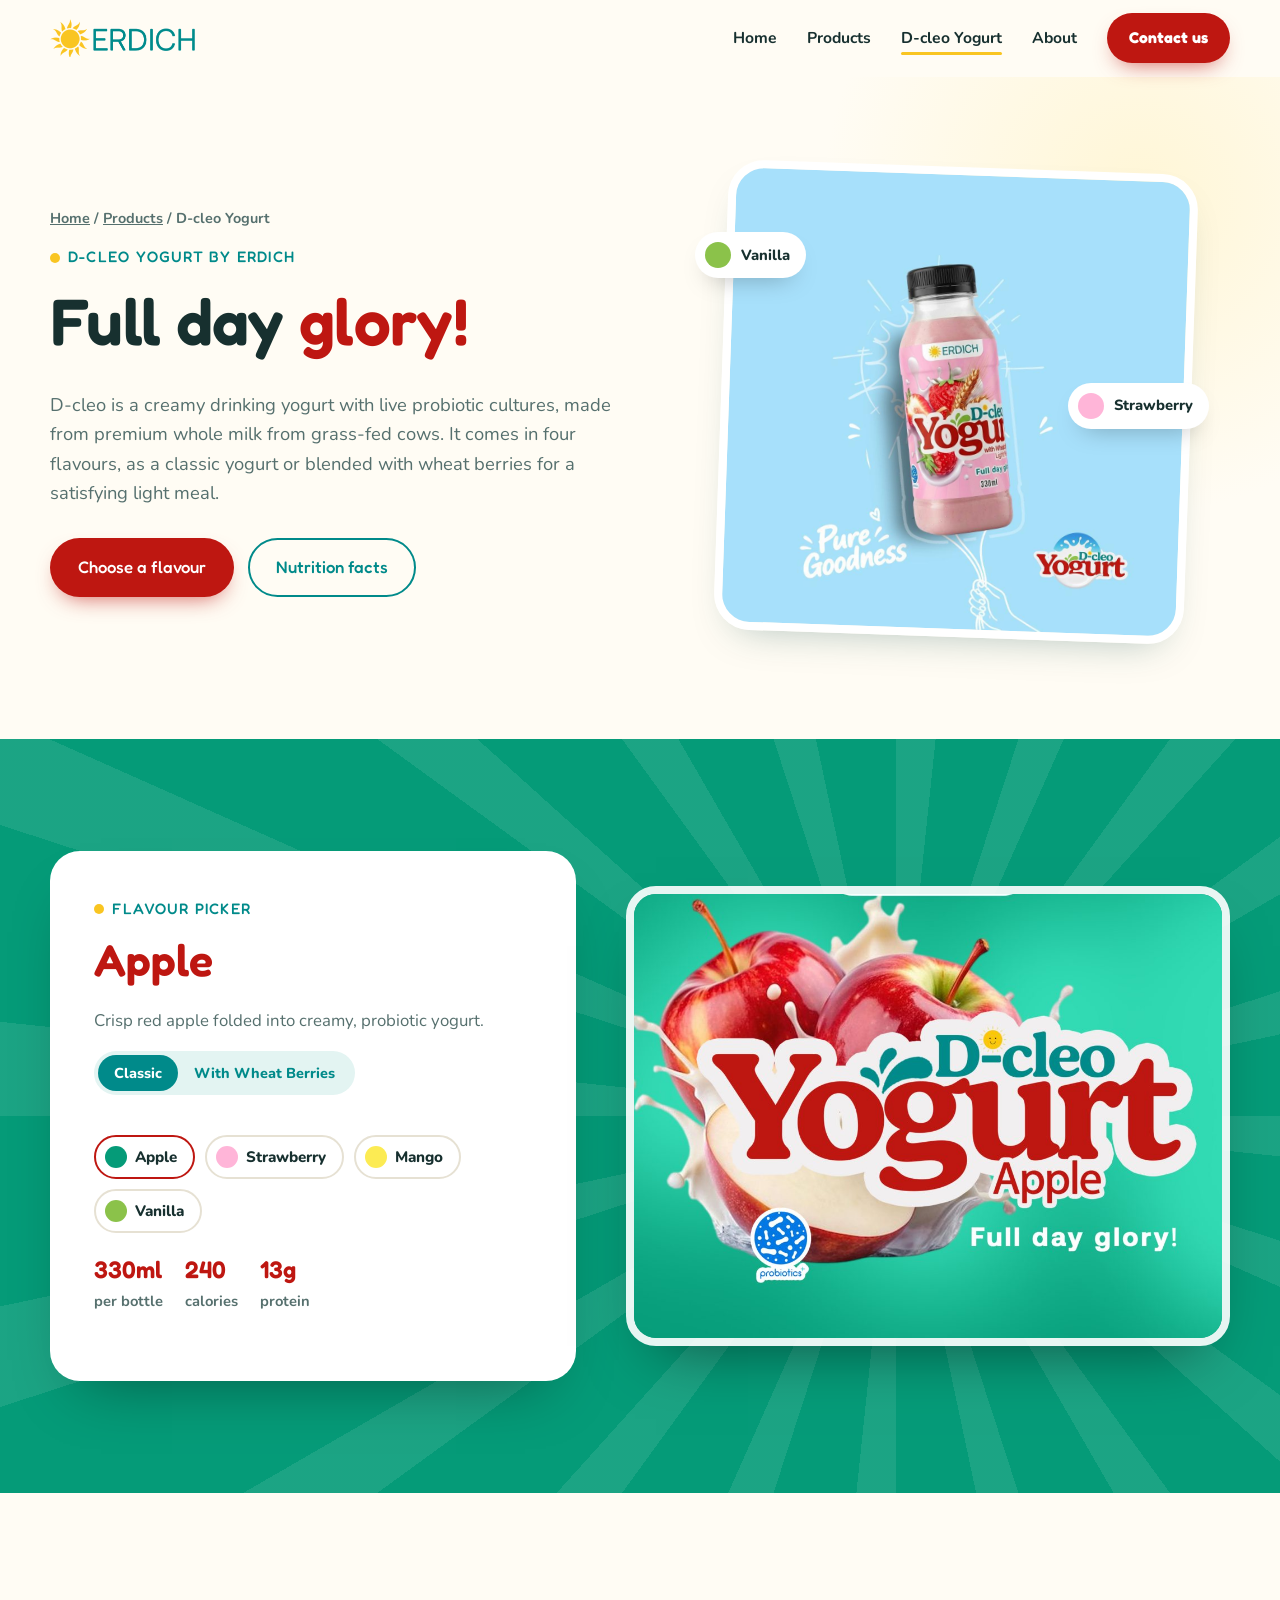
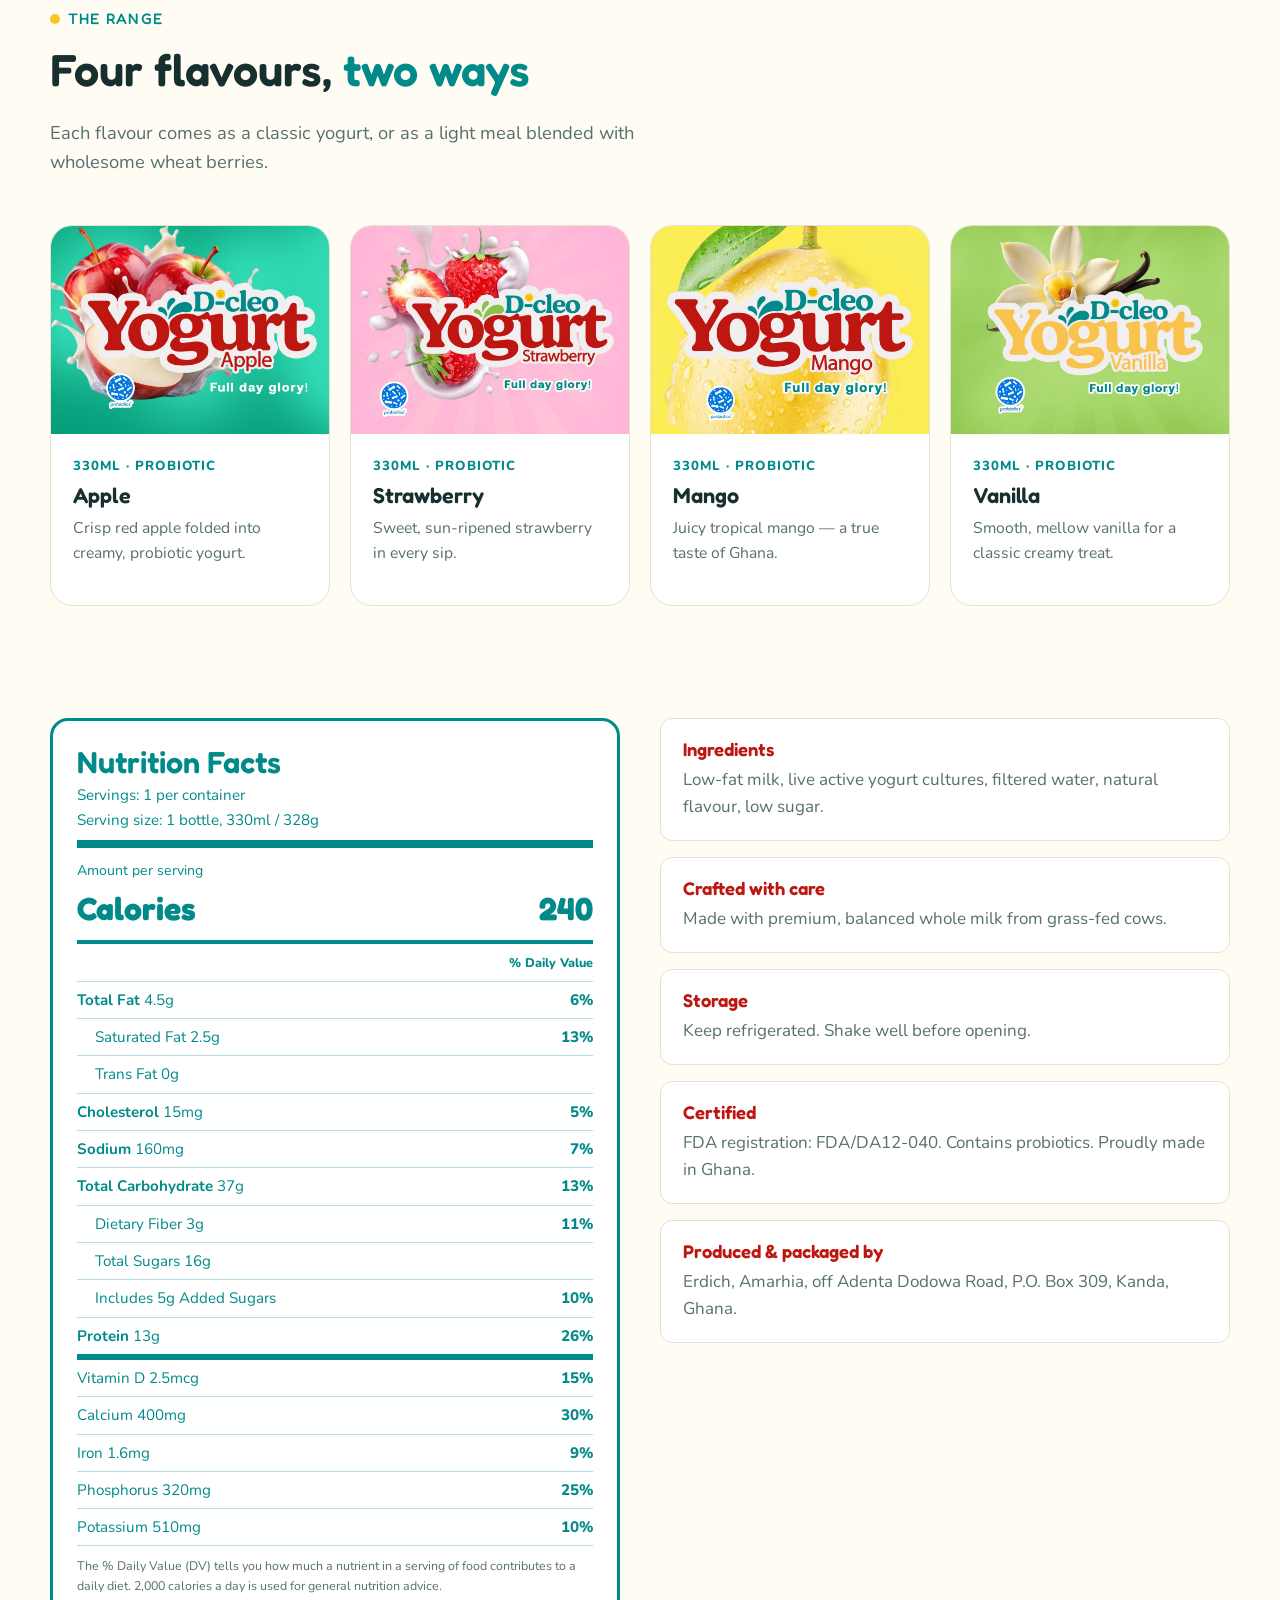
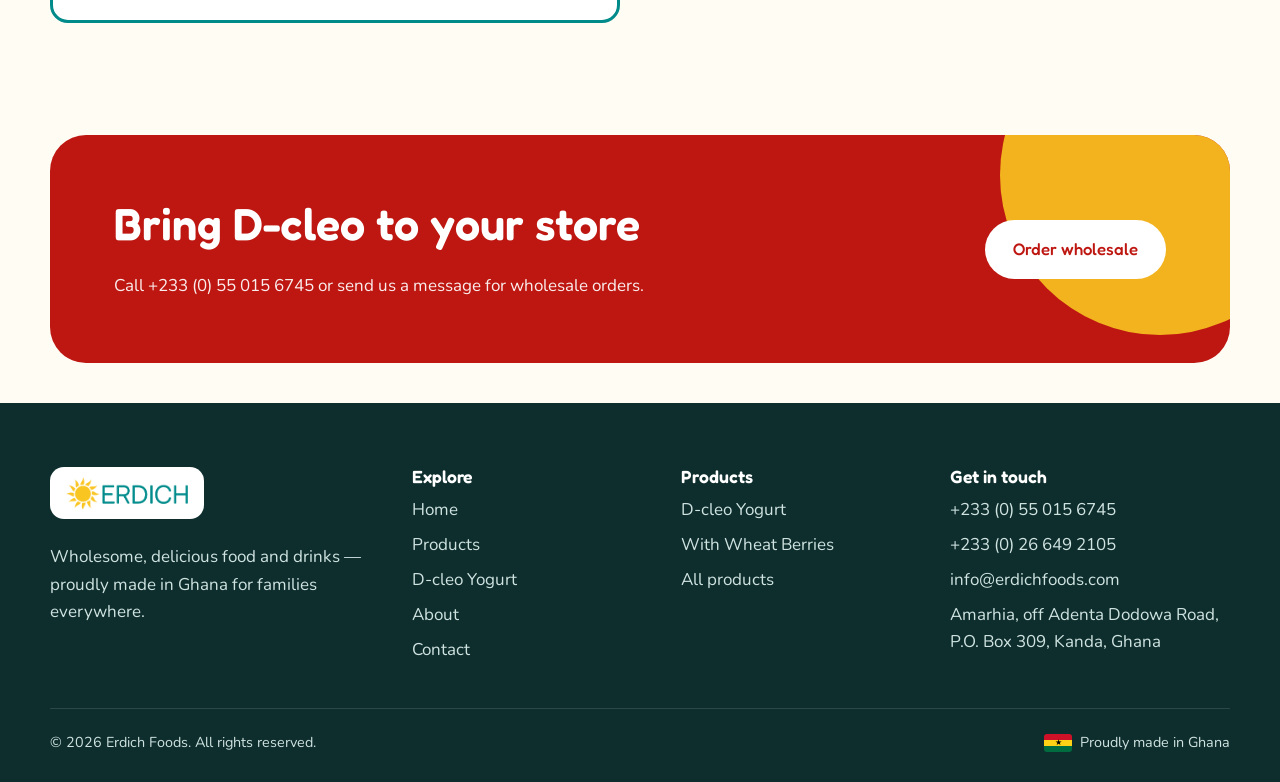
==== dcleo-yogurt.html @ 7f479729 "Add Erdich Foods website with D-cleo Yogurt product pages Static site (home, products, D-cleo Yogurt" ====
<!doctype html>
<html lang="en">
<head>
  <meta charset="utf-8">
  <meta name="viewport" content="width=device-width, initial-scale=1">
  <title>D-cleo Yogurt — Erdich Foods</title>
  <meta name="description" content="D-cleo Yogurt by Erdich: creamy probiotic drinking yogurt in Apple, Strawberry, Mango and Vanilla. Also available with wheat berries as a light meal.">
  <meta name="theme-color" content="#BE1711">
  <link rel="icon" href="assets/img/erdich-logo.png">
  <link rel="preconnect" href="https://fonts.googleapis.com">
  <link rel="preconnect" href="https://fonts.gstatic.com" crossorigin>
  <link href="https://fonts.googleapis.com/css2?family=Fredoka:wght@500;600&family=Nunito:wght@400;700;800&display=swap" rel="stylesheet">
  <link rel="stylesheet" href="assets/css/styles.css">
</head>
<body data-page="yogurt">
  <header data-header></header>

  <main>
    <section class="hero">
      <div class="container hero-grid">
        <div>
          <div class="breadcrumb"><a href="index.html">Home</a> / <a href="products.html">Products</a> / D-cleo Yogurt</div>
          <span class="eyebrow">D-cleo Yogurt by Erdich</span>
          <h1>Full day <span class="accent">glory!</span></h1>
          <p class="lead">D-cleo is a creamy drinking yogurt with live probiotic cultures, made from premium whole milk from grass-fed cows. It comes in four flavours, as a classic yogurt or blended with wheat berries for a satisfying light meal.</p>
          <div class="hero-actions">
            <a class="btn btn-primary" href="#showcase">Choose a flavour</a>
            <a class="btn btn-outline" href="#nutrition">Nutrition facts</a>
          </div>
        </div>
        <div class="hero-visual">
          <div class="frame"><img src="assets/img/dcleo-banner.jpg" alt="A bottle of D-cleo strawberry yogurt with wheat berries" width="1080" height="1080"></div>
          <span class="chip c1"><i style="background:var(--flavor-vanilla)"></i>Vanilla</span>
          <span class="chip c2"><i style="background:var(--flavor-strawberry)"></i>Strawberry</span>
        </div>
      </div>
    </section>

    <!-- Interactive flavour picker -->
    <section class="section showcase" id="showcase" data-showcase>
      <div class="container showcase-grid">
        <div class="showcase-card">
          <span class="eyebrow">Flavour picker</span>
          <h2 data-flavor-name class="text-red">Apple</h2>
          <p class="lead" data-flavor-note></p>
          <div class="toggle" role="group" aria-label="Product line">
            <button data-line="classic" aria-pressed="true">Classic</button>
            <button data-line="wheat" aria-pressed="false">With Wheat Berries</button>
          </div>
          <div class="flavor-tabs" data-flavor-tabs role="group" aria-label="Flavour"></div>
          <div class="mini-facts">
            <div><strong>330ml</strong>per bottle</div>
            <div><strong>240</strong>calories</div>
            <div><strong>13g</strong>protein</div>
          </div>
        </div>
        <div class="showcase-img">
          <img data-showcase-img src="assets/img/yogurt-apple.jpg" alt="D-cleo Yogurt — Apple" width="1050" height="792">
        </div>
      </div>
    </section>

    <!-- All flavours -->
    <section class="section">
      <div class="container">
        <div class="section-head reveal">
          <span class="eyebrow">The range</span>
          <h2>Four flavours, <span class="text-teal">two ways</span></h2>
          <p class="lead">Each flavour comes as a classic yogurt, or as a light meal blended with wholesome wheat berries.</p>
        </div>
        <div class="flavor-grid reveal" data-flavor-grid></div>
      </div>
    </section>

    <!-- Nutrition -->
    <section class="section" id="nutrition" style="padding-top:0">
      <div class="container nutrition-grid">
        <div class="nutrition reveal">
          <h3>Nutrition Facts</h3>
          <div class="serv">Servings: 1 per container<br>Serving size: 1 bottle, 330ml / 328g</div>
          <div class="cal"><span><small>Amount per serving</small><br><strong>Calories</strong></span><strong>240</strong></div>
          <table>
            <tr><td></td><td><small>% Daily Value</small></td></tr>
            <tr><td><b>Total Fat</b> 4.5g</td><td>6%</td></tr>
            <tr><td class="indent">Saturated Fat 2.5g</td><td>13%</td></tr>
            <tr><td class="indent">Trans Fat 0g</td><td></td></tr>
            <tr><td><b>Cholesterol</b> 15mg</td><td>5%</td></tr>
            <tr><td><b>Sodium</b> 160mg</td><td>7%</td></tr>
            <tr><td><b>Total Carbohydrate</b> 37g</td><td>13%</td></tr>
            <tr><td class="indent">Dietary Fiber 3g</td><td>11%</td></tr>
            <tr><td class="indent">Total Sugars 16g</td><td></td></tr>
            <tr><td class="indent">Includes 5g Added Sugars</td><td>10%</td></tr>
            <tr class="thick"><td><b>Protein</b> 13g</td><td>26%</td></tr>
            <tr><td>Vitamin D 2.5mcg</td><td>15%</td></tr>
            <tr><td>Calcium 400mg</td><td>30%</td></tr>
            <tr><td>Iron 1.6mg</td><td>9%</td></tr>
            <tr><td>Phosphorus 320mg</td><td>25%</td></tr>
            <tr><td>Potassium 510mg</td><td>10%</td></tr>
          </table>
          <p class="fine">The % Daily Value (DV) tells you how much a nutrient in a serving of food contributes to a daily diet. 2,000 calories a day is used for general nutrition advice.</p>
        </div>
        <div class="info-cards reveal">
          <div class="info-card">
            <h4>Ingredients</h4>
            <p>Low-fat milk, live active yogurt cultures, filtered water, natural flavour, low sugar.</p>
          </div>
          <div class="info-card">
            <h4>Crafted with care</h4>
            <p>Made with premium, balanced whole milk from grass-fed cows.</p>
          </div>
          <div class="info-card">
            <h4>Storage</h4>
            <p>Keep refrigerated. Shake well before opening.</p>
          </div>
          <div class="info-card">
            <h4>Certified</h4>
            <p>FDA registration: FDA/DA12-040. Contains probiotics. Proudly made in Ghana.</p>
          </div>
          <div class="info-card">
            <h4>Produced &amp; packaged by</h4>
            <p>Erdich, Amarhia, off Adenta Dodowa Road, P.O. Box 309, Kanda, Ghana.</p>
          </div>
        </div>
      </div>
    </section>

    <section class="container reveal">
      <div class="cta-band">
        <div>
          <h2>Bring D-cleo to your store</h2>
          <p>Call +233 (0) 55 015 6745 or send us a message for wholesale orders.</p>
        </div>
        <div class="actions">
          <a class="btn btn-white" href="index.html#contact">Order wholesale</a>
        </div>
      </div>
    </section>
  </main>

  <footer data-footer></footer>

  <script src="assets/js/products.js"></script>
  <script src="assets/js/main.js"></script>
</body>
</html>
---- assets/css/styles.css ----
@import url("brand-colors.css");

:root {
  --bg: #FFFCF4;
  --surface: #FFFFFF;
  --ink: #17302F;
  --muted: #56706E;
  --line: #E6E1D3;
  --teal-50: #E3F4F2;
  --sun-50: #FFF6D6;
  --radius: 22px;
  --radius-sm: 12px;
  --shadow: 0 18px 40px -22px rgba(0, 70, 70, .35);
  --max: 1180px;
  --font-head: "Fredoka", "Trebuchet MS", sans-serif;
  --font-body: "Nunito", "Segoe UI", sans-serif;
}

*, *::before, *::after { box-sizing: border-box; }
html { scroll-behavior: smooth; }
body {
  margin: 0;
  background: var(--bg);
  color: var(--ink);
  font-family: var(--font-body);
  font-size: 17px;
  line-height: 1.6;
  -webkit-font-smoothing: antialiased;
}
img { max-width: 100%; height: auto; display: block; }
main { overflow-x: clip; }
a { color: var(--brand-teal); }
h1, h2, h3, h4 { font-family: var(--font-head); line-height: 1.12; margin: 0 0 .5em; font-weight: 600; }
h1 { font-size: clamp(2.4rem, 5.5vw, 4.1rem); letter-spacing: -.01em; }
h2 { font-size: clamp(1.9rem, 3.6vw, 2.8rem); }
h3 { font-size: 1.35rem; }
p { margin: 0 0 1em; }

.container { width: min(var(--max), 100% - 32px); margin-inline: auto; }
.section { padding: clamp(64px, 9vw, 112px) 0; }
.eyebrow {
  display: inline-flex; align-items: center; gap: 8px;
  font-family: var(--font-head); font-weight: 500; font-size: .95rem;
  color: var(--brand-teal); text-transform: uppercase; letter-spacing: .08em;
  margin-bottom: 14px;
}
.eyebrow::before { content: ""; width: 10px; height: 10px; border-radius: 50%; background: var(--brand-sun); }
.lead { font-size: 1.15rem; color: var(--muted); max-width: 56ch; }
.text-red { color: var(--brand-red); }
.text-teal { color: var(--brand-teal); }
.section-head { max-width: 680px; margin-bottom: 48px; }
.section-head.center { margin-inline: auto; text-align: center; }
.section-head.center .lead { margin-inline: auto; }

/* Buttons */
.btn {
  display: inline-flex; align-items: center; justify-content: center; gap: 8px;
  padding: 14px 26px; border-radius: 999px; border: 2px solid transparent;
  font-family: var(--font-head); font-weight: 500; font-size: 1.05rem;
  text-decoration: none; cursor: pointer; transition: transform .15s ease, background .2s, box-shadow .2s;
}
.btn:hover { transform: translateY(-2px); }
.btn-primary { background: var(--brand-red); color: #fff; box-shadow: 0 10px 22px -10px rgba(190, 23, 17, .7); }
.btn-primary:hover { background: var(--brand-red-dark); }
.btn-teal { background: var(--brand-teal); color: #fff; }
.btn-outline { border-color: currentColor; color: var(--brand-teal); background: transparent; }
.btn-white { background: #fff; color: var(--brand-red); }

/* Header */
.site-header {
  position: sticky; top: 0; z-index: 50;
  background: rgba(255, 252, 244, .9); backdrop-filter: blur(10px);
  border-bottom: 1px solid transparent; transition: border-color .2s;
}
.site-header.scrolled { border-bottom-color: var(--line); }
.nav { display: flex; align-items: center; justify-content: space-between; height: 76px; gap: 24px; }
.logo img { height: 38px; width: auto; }
.nav-links { display: flex; align-items: center; gap: 30px; list-style: none; margin: 0; padding: 0; }
.nav-links a { color: var(--ink); text-decoration: none; font-weight: 700; font-size: .98rem; position: relative; }
.nav-links a:not(.btn)::after {
  content: ""; position: absolute; left: 0; right: 0; bottom: -6px; height: 3px; border-radius: 3px;
  background: var(--brand-sun); transform: scaleX(0); transition: transform .2s;
}
.nav-links a:not(.btn):hover::after, .nav-links a[aria-current="page"]::after { transform: scaleX(1); }
.nav-links .btn { padding: 10px 20px; font-size: .98rem; color: #fff; }
.nav-toggle { display: none; background: none; border: 0; padding: 8px; cursor: pointer; color: var(--ink); }
.nav-toggle svg { width: 28px; height: 28px; }

@media (max-width: 860px) {
  .nav-toggle { display: block; }
  .nav-links {
    position: absolute; top: 76px; left: 0; right: 0; flex-direction: column; align-items: stretch; gap: 0;
    background: var(--bg); border-bottom: 1px solid var(--line); padding: 8px 16px 20px;
    display: none;
  }
  .nav-links.open { display: flex; }
  .nav-links li a:not(.btn) { display: block; padding: 14px 4px; border-bottom: 1px solid var(--line); }
  .nav-links li a:not(.btn)::after { display: none; }
  .nav-links .btn { margin-top: 16px; width: 100%; }
}

/* Hero */
.hero { position: relative; overflow: hidden; padding: clamp(40px, 7vw, 90px) 0 clamp(60px, 8vw, 110px); }
.hero::before {
  content: ""; position: absolute; width: 640px; height: 640px; right: -180px; top: -200px; border-radius: 50%;
  background: radial-gradient(circle, var(--sun-50) 0%, rgba(255, 246, 214, 0) 70%); z-index: -1;
}
.hero-grid { display: grid; grid-template-columns: 1.05fr 1fr; gap: 56px; align-items: center; }
.hero h1 .accent { color: var(--brand-red); }
.hero-actions { display: flex; flex-wrap: wrap; gap: 14px; margin-top: 30px; }
.hero-badges { display: flex; flex-wrap: wrap; gap: 10px 22px; margin-top: 36px; color: var(--muted); font-weight: 700; font-size: .95rem; }
.hero-badges span { display: inline-flex; align-items: center; gap: 8px; }
.hero-badges svg { width: 20px; height: 20px; color: var(--brand-teal); }
.hero-visual { position: relative; width: min(100%, 470px); justify-self: center; }
.hero-visual .frame {
  border-radius: 36px; overflow: hidden; box-shadow: var(--shadow); transform: rotate(2deg);
  border: 8px solid #fff;
}
.chip {
  position: absolute; background: #fff; border-radius: 999px; padding: 10px 16px 10px 10px;
  display: inline-flex; align-items: center; gap: 10px; font-weight: 800; font-size: .92rem;
  box-shadow: 0 12px 26px -14px rgba(0, 0, 0, .35);
  animation: float 5s ease-in-out infinite;
}
.chip i { width: 26px; height: 26px; border-radius: 50%; display: block; }
.chip.c1 { left: -26px; top: 14%; }
.chip.c2 { right: -18px; top: 46%; animation-delay: -1.5s; }
.chip.c3 { left: 6%; bottom: -18px; animation-delay: -3s; }
@keyframes float { 50% { transform: translateY(-8px); } }

@media (max-width: 900px) {
  .hero-grid { grid-template-columns: 1fr; }
  .chip.c1 { left: -6px; }
  .chip.c2 { right: -6px; }
}

/* Trust strip */
.strip { background: var(--brand-teal); color: #fff; padding: 18px 0; overflow: hidden; }
.strip-inner { display: flex; gap: 48px; justify-content: center; flex-wrap: wrap; font-family: var(--font-head); font-size: 1.05rem; }
.strip-inner span { display: inline-flex; align-items: center; gap: 10px; }
.strip-inner span::before { content: "☀"; color: var(--brand-sun); }

/* Product cards */
.product-grid { display: grid; grid-template-columns: repeat(auto-fill, minmax(270px, 1fr)); gap: 26px; }
.product-card {
  background: var(--surface); border-radius: var(--radius); overflow: hidden; border: 1px solid var(--line);
  display: flex; flex-direction: column; transition: transform .2s, box-shadow .2s; text-decoration: none; color: inherit;
}
.product-card:hover { transform: translateY(-4px); box-shadow: var(--shadow); }
.product-card .media { aspect-ratio: 4 / 3; overflow: hidden; background: var(--card-bg, var(--teal-50)); position: relative; }
.product-card .media img { width: 100%; height: 100%; object-fit: cover; transition: transform .4s; }
.product-card:hover .media img { transform: scale(1.04); }
.product-card .body { padding: 22px 22px 24px; display: flex; flex-direction: column; flex: 1; }
.product-card .cat { font-size: .82rem; font-weight: 800; color: var(--brand-teal); text-transform: uppercase; letter-spacing: .08em; }
.product-card h3 { margin: 6px 0 8px; }
.product-card p { color: var(--muted); font-size: .98rem; flex: 1; }
.product-card .more { font-family: var(--font-head); font-weight: 500; color: var(--brand-red); margin-top: 8px; }
.badge {
  position: absolute; top: 14px; left: 14px; background: #fff; color: var(--brand-red);
  font-weight: 800; font-size: .78rem; padding: 6px 12px; border-radius: 999px; text-transform: uppercase; letter-spacing: .06em;
}
.product-card.placeholder .media {
  display: grid; place-items: center;
  background: repeating-linear-gradient(45deg, var(--sun-50) 0 18px, #FFF0BF 18px 36px);
}
.product-card.placeholder .media svg { width: 84px; height: 84px; color: var(--brand-sun); }
.product-card.placeholder .more { color: var(--muted); }
.swatches { display: flex; gap: 6px; margin-top: 12px; }
.swatches i { width: 18px; height: 18px; border-radius: 50%; border: 2px solid #fff; box-shadow: 0 0 0 1px var(--line); }

/* Filter pills */
.filters { display: flex; flex-wrap: wrap; gap: 10px; margin-bottom: 34px; }
.filter {
  border: 2px solid var(--line); background: var(--surface); padding: 9px 18px; border-radius: 999px;
  font: 700 .95rem var(--font-body); color: var(--ink); cursor: pointer; transition: all .15s;
}
.filter:hover { border-color: var(--brand-teal); }
.filter.active { background: var(--brand-teal); border-color: var(--brand-teal); color: #fff; }

/* Flavor showcase */
.showcase {
  --flavor: var(--flavor-apple);
  background: var(--flavor); transition: background .5s ease; position: relative; overflow: hidden;
}
.showcase::after {
  content: ""; position: absolute; inset: 0; pointer-events: none;
  background: repeating-conic-gradient(from 0deg at 70% 50%, rgba(255, 255, 255, .09) 0 6deg, transparent 6deg 18deg);
}
.showcase .container { position: relative; z-index: 1; }
.showcase-grid { display: grid; grid-template-columns: 1fr 1.15fr; gap: 50px; align-items: center; }
.showcase-card {
  background: #fff; border-radius: 30px; padding: clamp(26px, 4vw, 44px); box-shadow: 0 30px 60px -30px rgba(0, 0, 0, .4);
}
.showcase-card .lead { font-size: 1.05rem; }
.flavor-tabs { display: flex; flex-wrap: wrap; gap: 10px; margin: 22px 0 18px; }
.flavor-tab {
  display: inline-flex; align-items: center; gap: 8px; padding: 9px 16px 9px 9px; border-radius: 999px;
  border: 2px solid var(--line); background: #fff; font: 800 .95rem var(--font-body); cursor: pointer; color: var(--ink);
  transition: border-color .15s, transform .15s;
}
.flavor-tab i { width: 22px; height: 22px; border-radius: 50%; display: block; }
.flavor-tab:hover { transform: translateY(-1px); }
.flavor-tab[aria-pressed="true"] { border-color: var(--brand-red); }
.toggle { display: inline-flex; background: var(--teal-50); border-radius: 999px; padding: 4px; margin-bottom: 18px; }
.toggle button {
  border: 0; background: transparent; padding: 8px 16px; border-radius: 999px; cursor: pointer;
  font: 800 .9rem var(--font-body); color: var(--brand-teal);
}
.toggle button[aria-pressed="true"] { background: var(--brand-teal); color: #fff; }
.showcase-img { border-radius: 30px; overflow: hidden; border: 8px solid rgba(255, 255, 255, .9); box-shadow: 0 30px 60px -30px rgba(0, 0, 0, .5); }
.showcase-img img { width: 100%; aspect-ratio: 350 / 264; object-fit: cover; transition: opacity .25s; }
.showcase-img img.fading { opacity: 0; }
.mini-facts { display: flex; gap: 22px; flex-wrap: wrap; margin: 6px 0 24px; }
.mini-facts div { font-weight: 700; color: var(--muted); font-size: .92rem; }
.mini-facts strong { display: block; font-family: var(--font-head); font-size: 1.5rem; color: var(--brand-red); font-weight: 600; }
@media (max-width: 900px) { .showcase-grid { grid-template-columns: 1fr; } .showcase-img { order: -1; } }

/* Features */
.features { display: grid; grid-template-columns: repeat(4, 1fr); gap: 22px; }
.feature { background: var(--surface); border: 1px solid var(--line); border-radius: var(--radius); padding: 28px 24px; }
.feature .icon {
  width: 54px; height: 54px; border-radius: 16px; display: grid; place-items: center; margin-bottom: 18px;
  background: var(--teal-50); color: var(--brand-teal);
}
.feature:nth-child(2) .icon { background: #FDE7E6; color: var(--brand-red); }
.feature:nth-child(3) .icon { background: var(--sun-50); color: #C08B00; }
.feature:nth-child(4) .icon { background: #EAF5DD; color: #4E7F1B; }
.feature .icon svg { width: 28px; height: 28px; }
.feature p { color: var(--muted); font-size: .97rem; margin: 0; }
@media (max-width: 980px) { .features { grid-template-columns: repeat(2, 1fr); } }
@media (max-width: 560px) { .features { grid-template-columns: 1fr; } }

/* About */
.about-grid { display: grid; grid-template-columns: 1fr 1fr; gap: 60px; align-items: center; }
.about-img { border-radius: 30px; overflow: hidden; box-shadow: var(--shadow); }
.stats { display: grid; grid-template-columns: repeat(3, 1fr); gap: 16px; margin-top: 30px; }
.stat { background: var(--surface); border: 1px solid var(--line); border-radius: var(--radius-sm); padding: 16px; text-align: center; }
.stat strong { display: block; font-family: var(--font-head); font-size: 1.7rem; color: var(--brand-teal); font-weight: 600; }
.stat span { font-size: .85rem; color: var(--muted); font-weight: 700; }
@media (max-width: 900px) { .about-grid { grid-template-columns: 1fr; } }

/* CTA band */
.cta-band {
  background: var(--brand-red); color: #fff; border-radius: 36px; padding: clamp(36px, 6vw, 64px);
  display: grid; grid-template-columns: 1.4fr 1fr; gap: 30px; align-items: center; position: relative; overflow: hidden;
}
.cta-band::after {
  content: ""; position: absolute; width: 320px; height: 320px; border-radius: 50%; right: -90px; top: -120px;
  background: var(--brand-sun); opacity: .9;
}
.cta-band > * { position: relative; z-index: 1; }
.cta-band p { opacity: .92; margin: 0; }
.cta-band .actions { display: flex; gap: 12px; flex-wrap: wrap; justify-content: flex-end; }
@media (max-width: 800px) { .cta-band { grid-template-columns: 1fr; } .cta-band .actions { justify-content: flex-start; } }

/* Contact */
.contact-grid { display: grid; grid-template-columns: 1fr 1.1fr; gap: 40px; }
.contact-list { list-style: none; padding: 0; margin: 0; display: grid; gap: 16px; }
.contact-list li { display: flex; gap: 16px; align-items: flex-start; background: var(--surface); border: 1px solid var(--line); border-radius: var(--radius-sm); padding: 18px; }
.contact-list .icon { flex: none; width: 44px; height: 44px; border-radius: 12px; background: var(--teal-50); color: var(--brand-teal); display: grid; place-items: center; }
.contact-list .icon svg { width: 22px; height: 22px; }
.contact-list strong { display: block; font-family: var(--font-head); font-weight: 500; }
.contact-list a { color: var(--ink); text-decoration: none; }
.contact-list a:hover { color: var(--brand-teal); }
.form { background: var(--surface); border: 1px solid var(--line); border-radius: var(--radius); padding: clamp(22px, 4vw, 36px); display: grid; gap: 16px; }
.form .row { display: grid; grid-template-columns: 1fr 1fr; gap: 16px; }
.form label { font-weight: 800; font-size: .9rem; display: grid; gap: 6px; }
.form input, .form select, .form textarea {
  font: inherit; font-size: 1rem; padding: 12px 14px; border-radius: 12px; border: 2px solid var(--line); background: var(--bg); color: var(--ink);
}
.form input:focus, .form select:focus, .form textarea:focus { outline: none; border-color: var(--brand-teal); }
.form textarea { min-height: 130px; resize: vertical; }
.form-note { font-size: .9rem; color: var(--muted); margin: 0; }
@media (max-width: 860px) { .contact-grid { grid-template-columns: 1fr; } }
@media (max-width: 520px) { .form .row { grid-template-columns: 1fr; } }

/* Page hero (inner pages) */
.page-hero { padding: clamp(48px, 7vw, 84px) 0 clamp(28px, 4vw, 40px); }
.breadcrumb { font-size: .9rem; font-weight: 700; color: var(--muted); margin-bottom: 14px; }
.breadcrumb a { color: var(--muted); }

/* Nutrition */
.nutrition-grid { display: grid; grid-template-columns: 1fr 1fr; gap: 40px; align-items: start; }
.nutrition {
  background: #fff; border: 3px solid var(--brand-teal); border-radius: 18px; padding: 24px; color: var(--brand-teal);
}
.nutrition h3 { font-size: 1.9rem; margin-bottom: 4px; }
.nutrition .serv { border-bottom: 8px solid var(--brand-teal); padding-bottom: 8px; margin-bottom: 8px; font-size: .95rem; }
.nutrition .cal { display: flex; justify-content: space-between; align-items: end; border-bottom: 4px solid var(--brand-teal); padding-bottom: 6px; }
.nutrition .cal strong { font-family: var(--font-head); font-size: 2rem; }
.nutrition table { width: 100%; border-collapse: collapse; font-size: .95rem; }
.nutrition td { padding: 6px 0; border-bottom: 1px solid #B9DDDB; }
.nutrition td:last-child { text-align: right; font-weight: 800; }
.nutrition td.indent { padding-left: 18px; }
.nutrition tr.thick td { border-bottom: 6px solid var(--brand-teal); }
.nutrition .fine { font-size: .78rem; margin: 10px 0 0; color: var(--muted); }
.info-cards { display: grid; gap: 16px; }
.info-card { background: var(--surface); border: 1px solid var(--line); border-radius: var(--radius-sm); padding: 20px 22px; }
.info-card h4 { color: var(--brand-red); font-size: 1.15rem; margin-bottom: 6px; }
.info-card p { margin: 0; color: var(--muted); }
@media (max-width: 860px) { .nutrition-grid { grid-template-columns: 1fr; } }

.flavor-grid { display: grid; grid-template-columns: repeat(4, 1fr); gap: 20px; }
@media (max-width: 980px) { .flavor-grid { grid-template-columns: repeat(2, 1fr); } }
@media (max-width: 520px) { .flavor-grid { grid-template-columns: 1fr; } }

/* Footer */
.site-footer { background: #0E2E2D; color: #CFE3E1; padding: 64px 0 28px; margin-top: 40px; }
.footer-grid { display: grid; grid-template-columns: 1.4fr 1fr 1fr 1.2fr; gap: 36px; }
.footer-logo { background: #fff; display: inline-block; padding: 10px 16px; border-radius: 14px; margin-bottom: 16px; }
.footer-logo img { height: 32px; }
.site-footer h4 { color: #fff; font-size: 1.1rem; }
.site-footer ul { list-style: none; padding: 0; margin: 0; display: grid; gap: 8px; }
.site-footer a { color: #CFE3E1; text-decoration: none; }
.site-footer a:hover { color: var(--brand-sun); }
.footer-bottom { border-top: 1px solid rgba(255, 255, 255, .12); margin-top: 44px; padding-top: 22px; display: flex; justify-content: space-between; flex-wrap: wrap; gap: 12px; font-size: .9rem; }
.ghana-flag { display: inline-flex; width: 28px; height: 18px; flex-direction: column; border-radius: 3px; overflow: hidden; vertical-align: middle; margin-right: 8px; position: relative; }
.ghana-flag i { flex: 1; }
.ghana-flag::after { content: "★"; position: absolute; inset: 0; display: grid; place-items: center; font-size: 8px; color: #000; line-height: 1; }
@media (max-width: 900px) { .footer-grid { grid-template-columns: 1fr 1fr; } }
@media (max-width: 520px) { .footer-grid { grid-template-columns: 1fr; } }

/* Reveal on scroll */
.reveal { opacity: 0; transform: translateY(18px); transition: opacity .6s ease, transform .6s ease; }
.reveal.in { opacity: 1; transform: none; }
@media (prefers-reduced-motion: reduce) {
  html { scroll-behavior: auto; }
  .reveal { opacity: 1; transform: none; }
  .chip { animation: none; }
}

.sr-only { position: absolute; width: 1px; height: 1px; overflow: hidden; clip: rect(0 0 0 0); white-space: nowrap; }
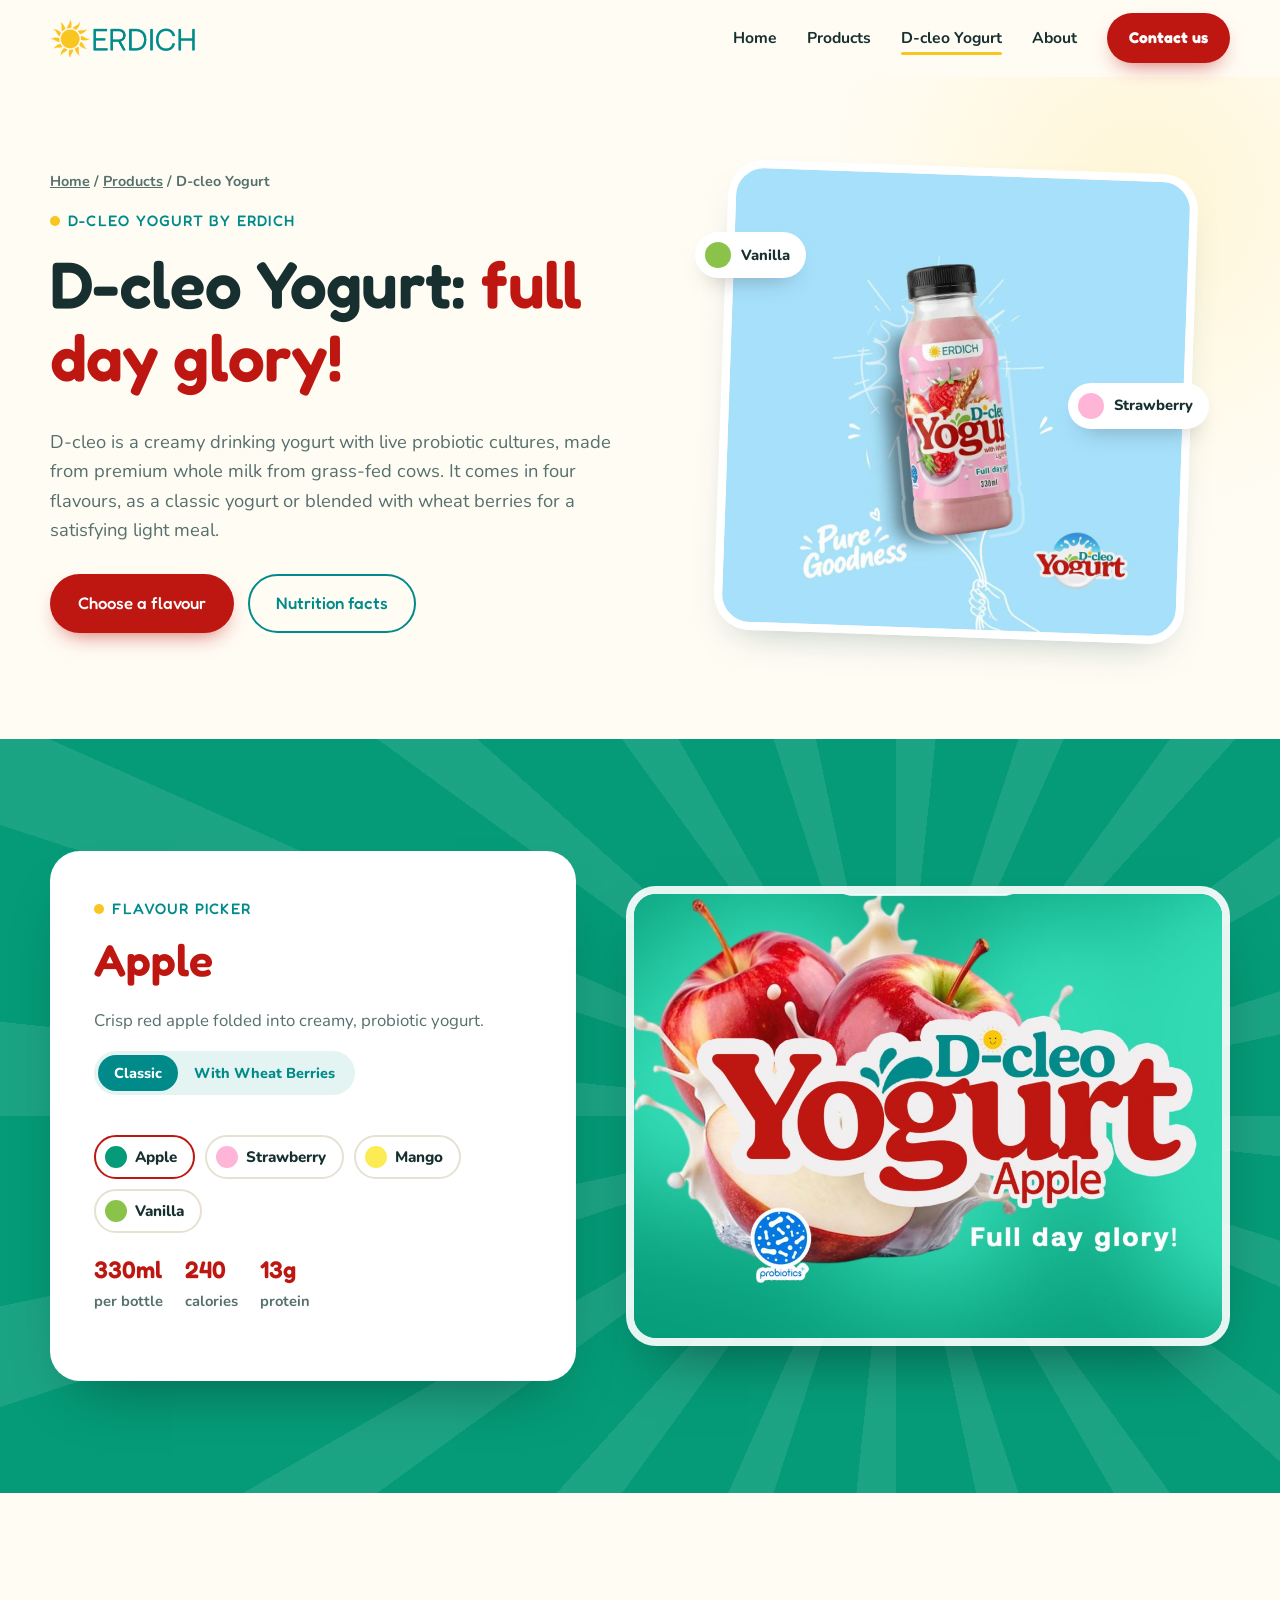
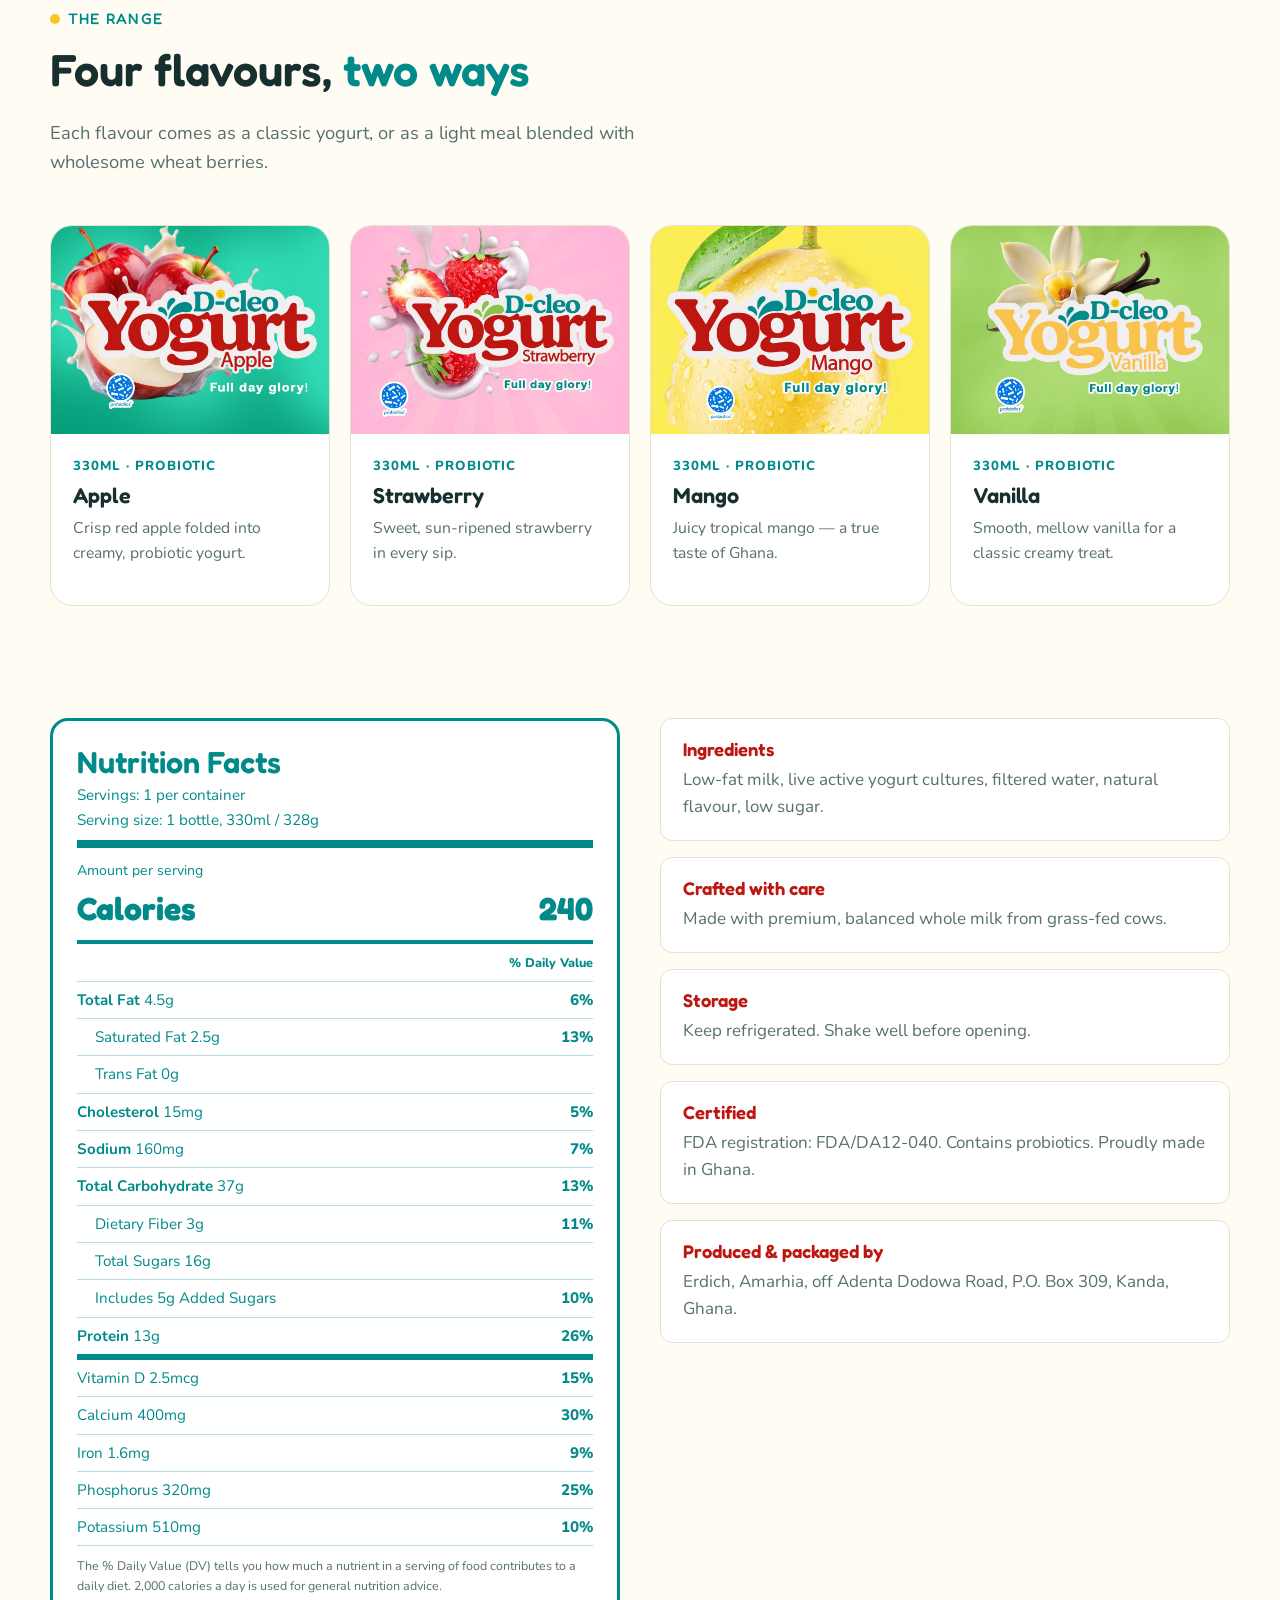
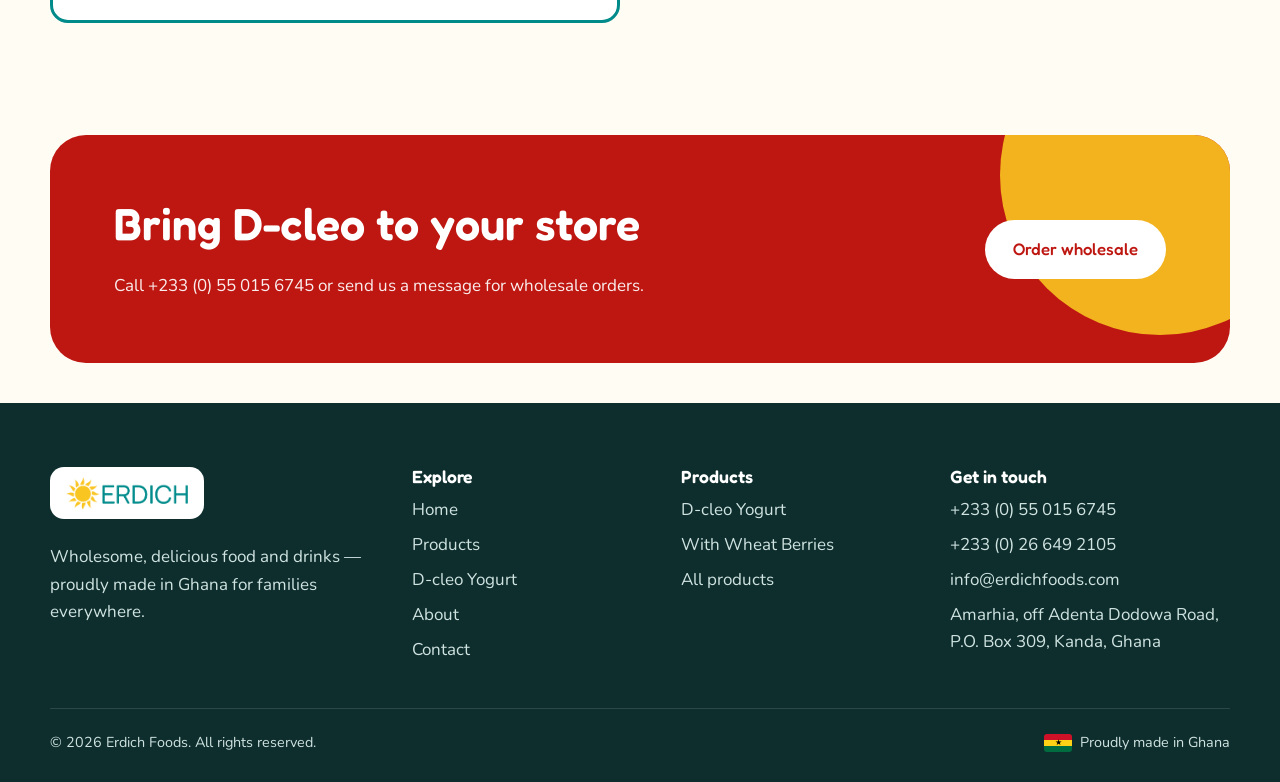
==== commit bf148929: "Add SEO: meta tags, structured data, sitemap, robots.txt and icons - Keyword-focused titles/descript" ====
--- a/dcleo-yogurt.html
+++ b/dcleo-yogurt.html
@@ -3,10 +3,24 @@
 <head>
   <meta charset="utf-8">
   <meta name="viewport" content="width=device-width, initial-scale=1">
-  <title>D-cleo Yogurt — Erdich Foods</title>
-  <meta name="description" content="D-cleo Yogurt by Erdich: creamy probiotic drinking yogurt in Apple, Strawberry, Mango and Vanilla. Also available with wheat berries as a light meal.">
-  <meta name="theme-color" content="#BE1711">
-  <link rel="icon" href="assets/img/erdich-logo.png">
+  <title>D-cleo Yogurt | Probiotic Drinking Yogurt Made in Ghana | Erdich Foods</title>
+  <meta name="description" content="D-cleo Yogurt by Erdich: creamy probiotic yogurt in Apple, Strawberry, Mango and Vanilla, classic or with wheat berries. 330ml, 13g protein, made in Ghana.">
+  <link rel="canonical" href="https://www.erdichfoodsghana.com/dcleo-yogurt.html">
+  <meta name="theme-color" content="#008A8A">
+  <link rel="icon" href="favicon.ico" sizes="any">
+  <link rel="icon" type="image/png" sizes="48x48" href="assets/img/favicon-48.png">
+  <link rel="apple-touch-icon" href="assets/img/apple-touch-icon.png">
+  <meta property="og:type" content="website">
+  <meta property="og:site_name" content="Erdich Foods">
+  <meta property="og:title" content="D-cleo Yogurt | Probiotic Drinking Yogurt Made in Ghana | Erdich Foods">
+  <meta property="og:description" content="D-cleo Yogurt by Erdich: creamy probiotic yogurt in Apple, Strawberry, Mango and Vanilla, classic or with wheat berries. 330ml, 13g protein, made in Ghana.">
+  <meta property="og:url" content="https://www.erdichfoodsghana.com/dcleo-yogurt.html">
+  <meta property="og:image" content="https://www.erdichfoodsghana.com/assets/img/og-image.jpg">
+  <meta property="og:image:width" content="1200">
+  <meta property="og:image:height" content="630">
+  <meta property="og:locale" content="en_GH">
+  <meta name="twitter:card" content="summary_large_image">
+  <script type="application/ld+json">{"@context": "https://schema.org", "@type": "Product", "name": "D-cleo Yogurt", "brand": {"@type": "Brand", "name": "D-cleo"}, "manufacturer": {"@id": "https://www.erdichfoodsghana.com/#org"}, "description": "Creamy probiotic drinking yogurt made from whole milk from grass-fed cows. Available in Apple, Strawberry, Mango and Vanilla, classic or with wheat berries. 330ml bottle. Made in Ghana.", "image": ["https://www.erdichfoodsghana.com/assets/img/yogurt-apple.jpg", "https://www.erdichfoodsghana.com/assets/img/yogurt-strawberry.jpg", "https://www.erdichfoodsghana.com/assets/img/yogurt-mango.jpg", "https://www.erdichfoodsghana.com/assets/img/yogurt-vanilla.jpg", "https://www.erdichfoodsghana.com/assets/img/dcleo-banner.jpg"], "category": "Dairy > Yogurt", "countryOfOrigin": "GH", "size": "330ml", "nutrition": {"@type": "NutritionInformation", "servingSize": "1 bottle (330ml / 328g)", "calories": "240 calories", "fatContent": "4.5 g", "saturatedFatContent": "2.5 g", "transFatContent": "0 g", "cholesterolContent": "15 mg", "sodiumContent": "160 mg", "carbohydrateContent": "37 g", "fiberContent": "3 g", "sugarContent": "16 g", "proteinContent": "13 g"}, "url": "https://www.erdichfoodsghana.com/dcleo-yogurt.html"}</script>
   <link rel="preconnect" href="https://fonts.googleapis.com">
   <link rel="preconnect" href="https://fonts.gstatic.com" crossorigin>
   <link href="https://fonts.googleapis.com/css2?family=Fredoka:wght@500;600&family=Nunito:wght@400;700;800&display=swap" rel="stylesheet">
@@ -21,7 +35,7 @@
         <div>
           <div class="breadcrumb"><a href="index.html">Home</a> / <a href="products.html">Products</a> / D-cleo Yogurt</div>
           <span class="eyebrow">D-cleo Yogurt by Erdich</span>
-          <h1>Full day <span class="accent">glory!</span></h1>
+          <h1>D-cleo Yogurt: <span class="accent">full day glory!</span></h1>
           <p class="lead">D-cleo is a creamy drinking yogurt with live probiotic cultures, made from premium whole milk from grass-fed cows. It comes in four flavours, as a classic yogurt or blended with wheat berries for a satisfying light meal.</p>
           <div class="hero-actions">
             <a class="btn btn-primary" href="#showcase">Choose a flavour</a>
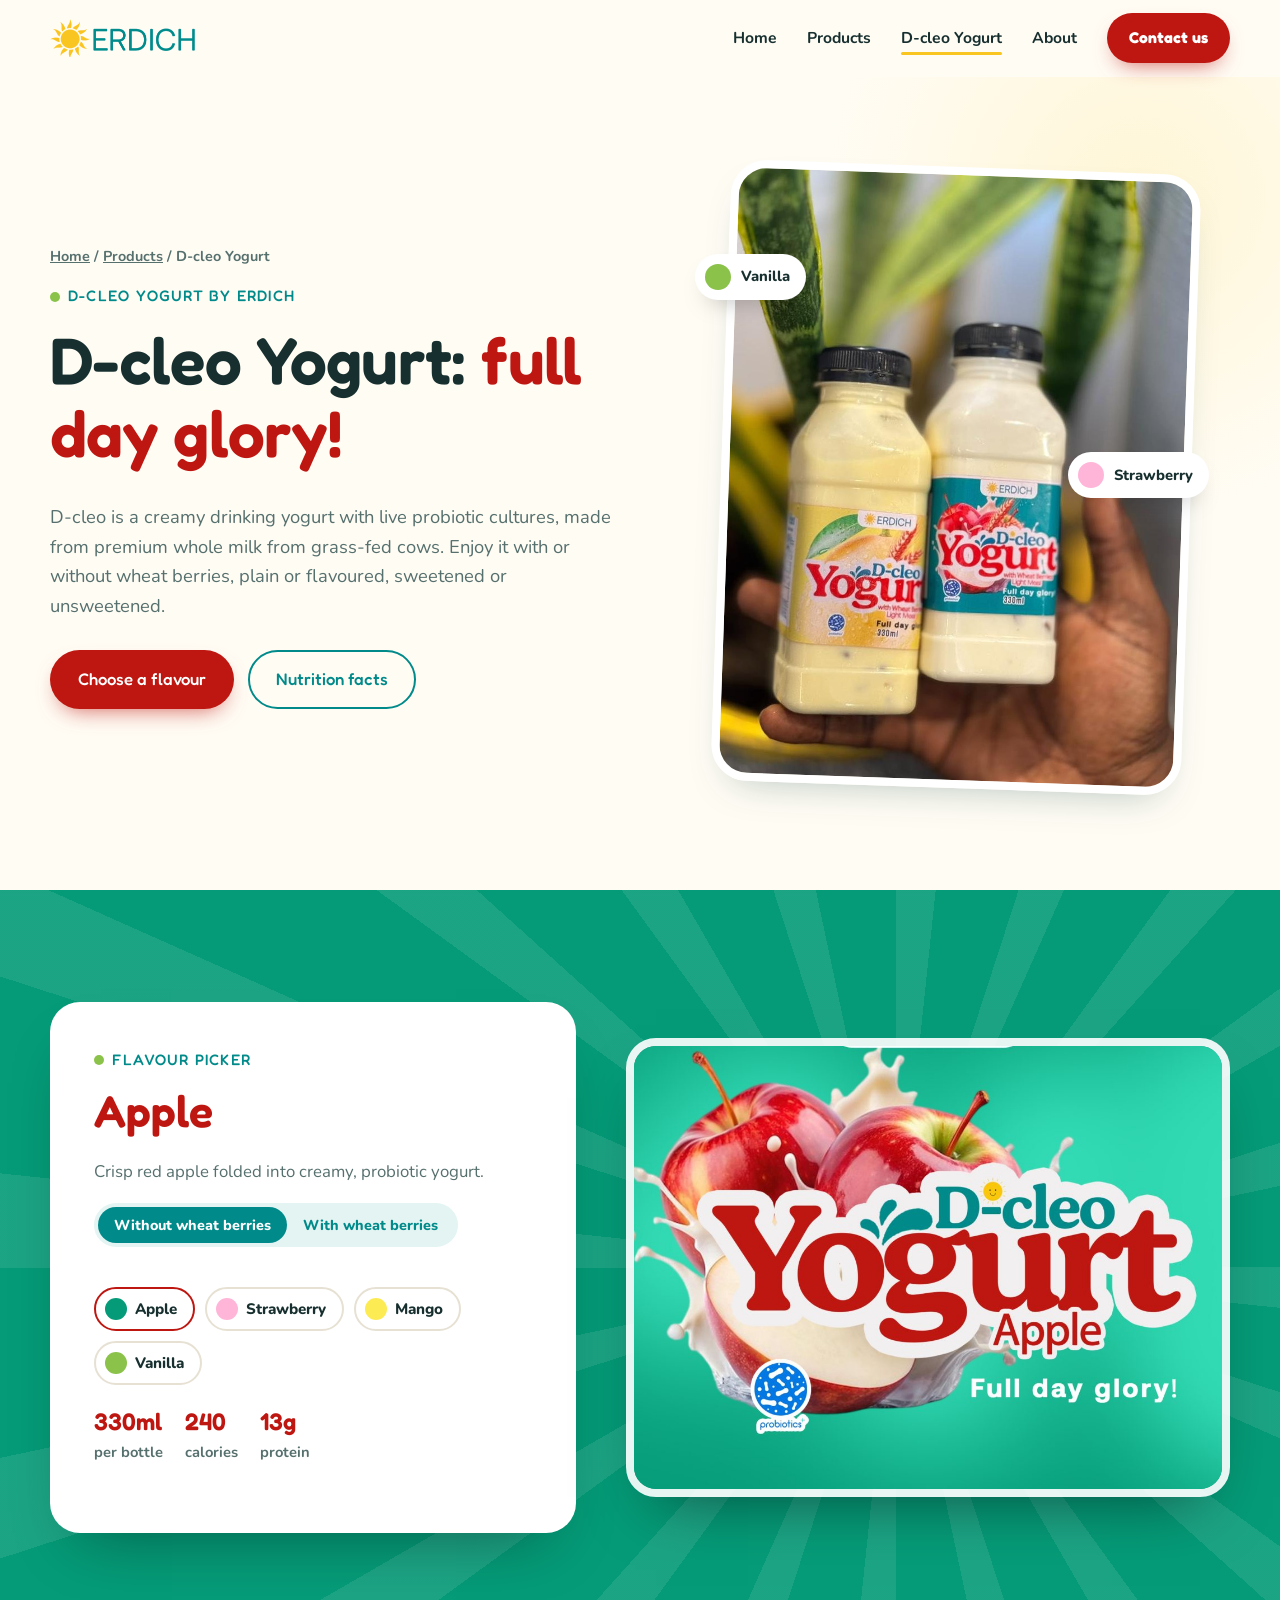
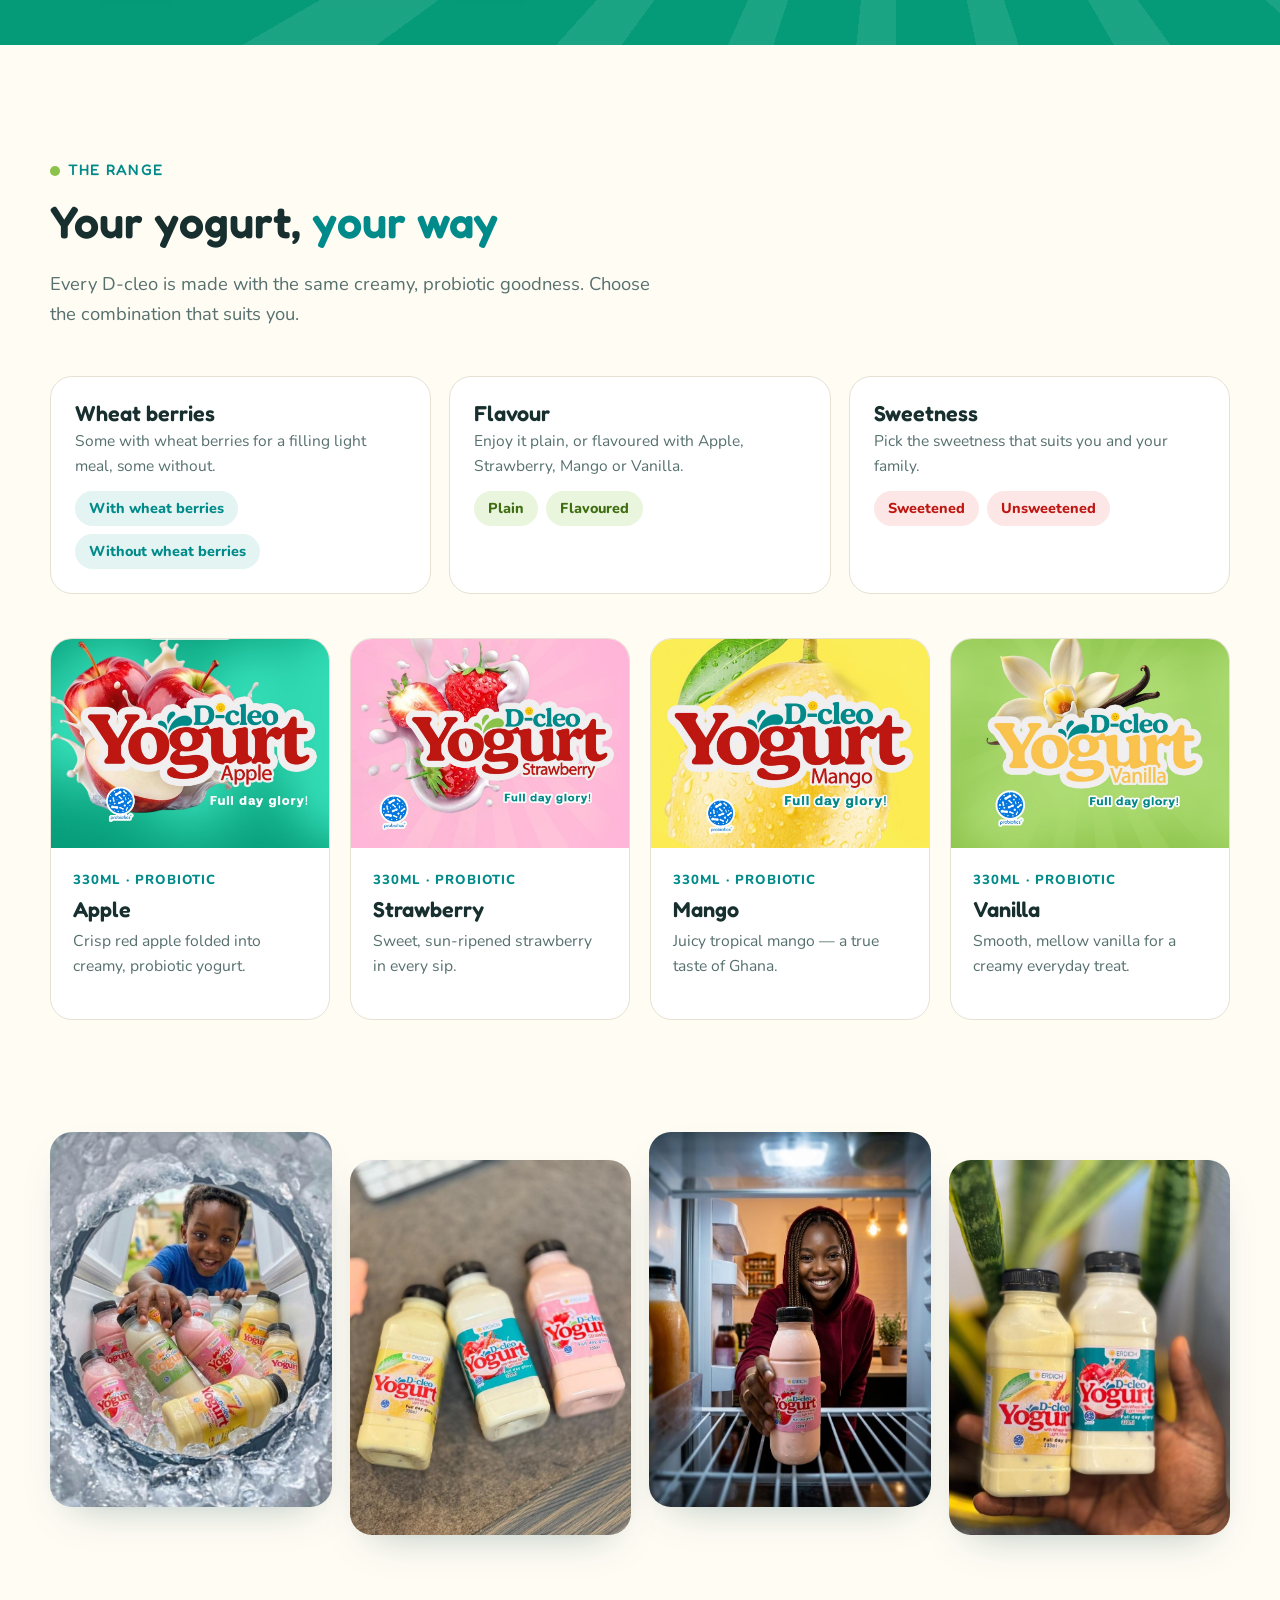
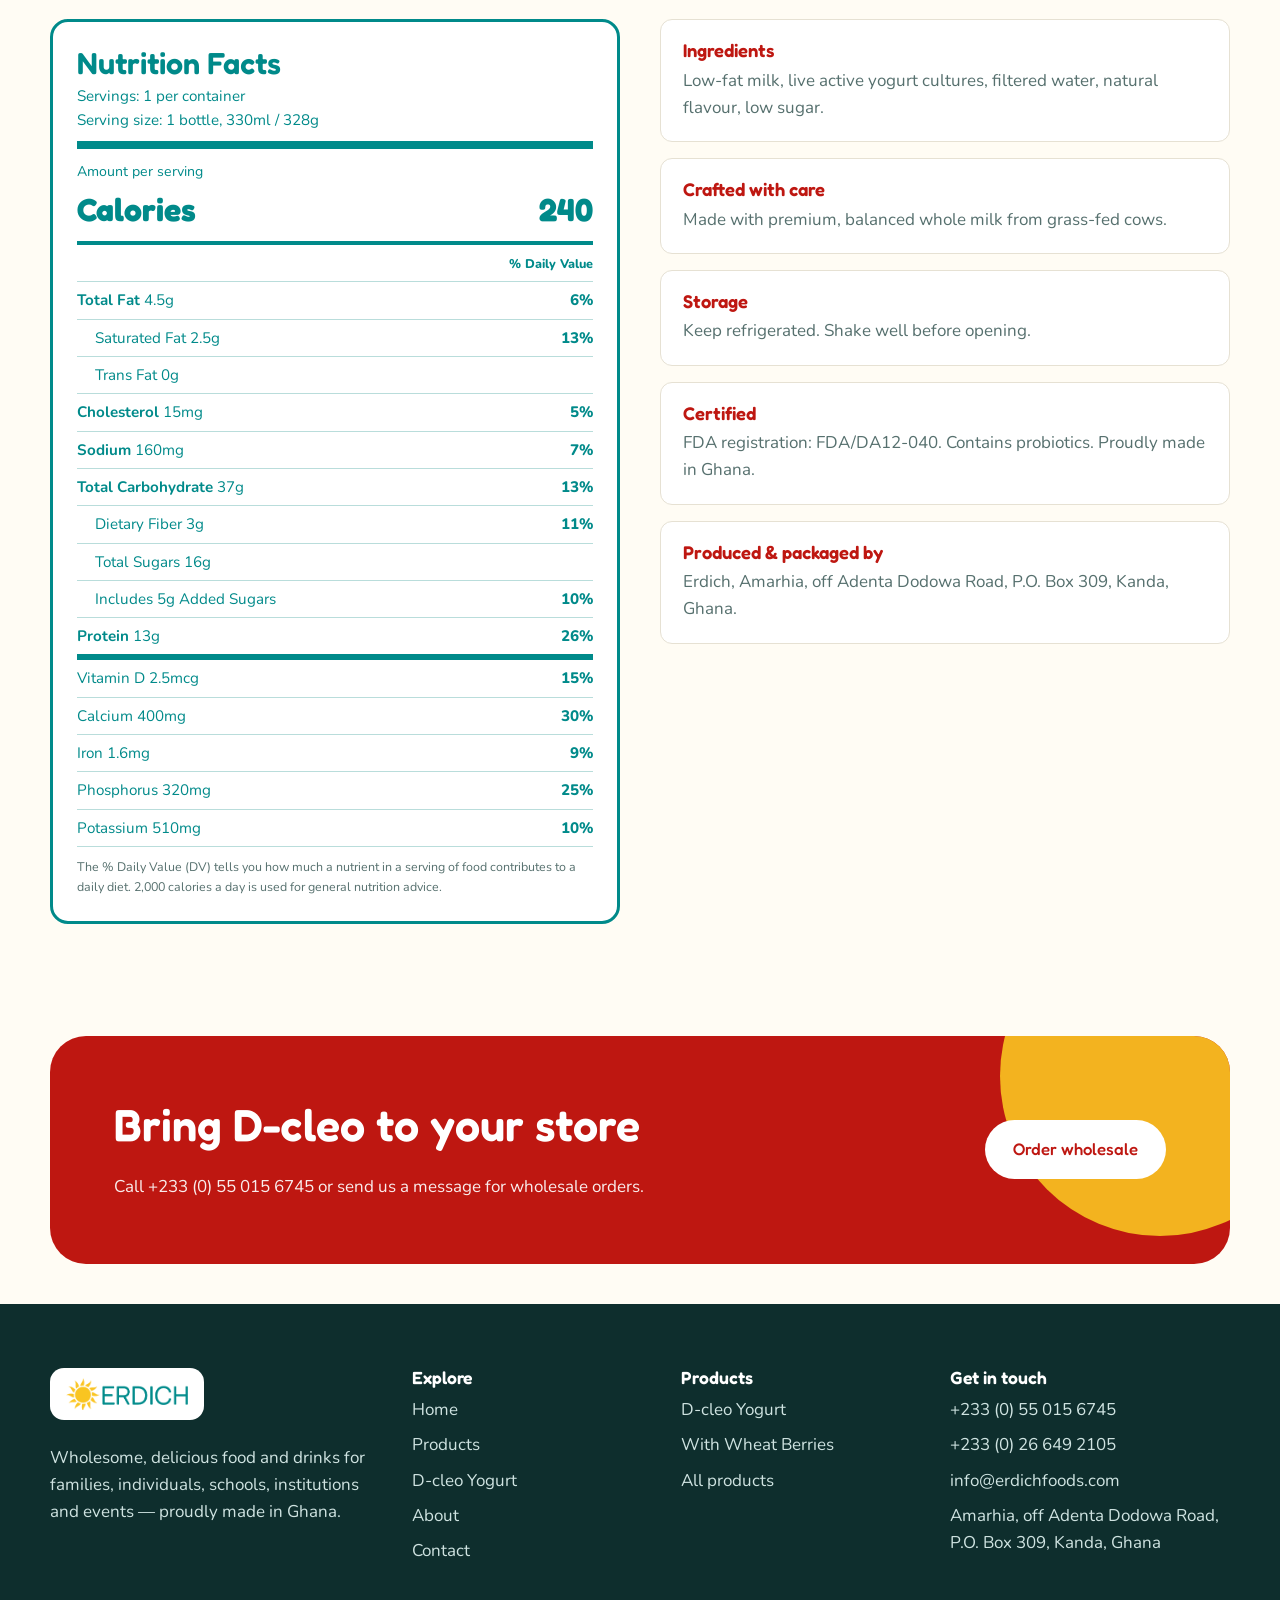
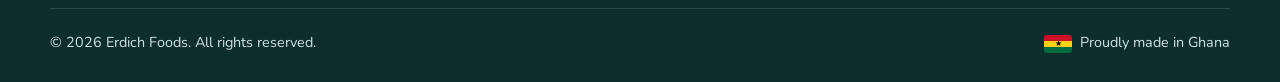
==== commit c9155a8d: "Apply family feedback: wording, lime green accent, photos, options - "Erdich Foods make"; audiences:" ====
--- a/dcleo-yogurt.html
+++ b/dcleo-yogurt.html
@@ -4,7 +4,7 @@
   <meta charset="utf-8">
   <meta name="viewport" content="width=device-width, initial-scale=1">
   <title>D-cleo Yogurt | Probiotic Drinking Yogurt Made in Ghana | Erdich Foods</title>
-  <meta name="description" content="D-cleo Yogurt by Erdich: creamy probiotic yogurt in Apple, Strawberry, Mango and Vanilla, classic or with wheat berries. 330ml, 13g protein, made in Ghana.">
+  <meta name="description" content="D-cleo Yogurt by Erdich: creamy probiotic yogurt with or without wheat berries. Plain or flavoured (Apple, Strawberry, Mango, Vanilla), sweetened or unsweetened. 330ml, made in Ghana.">
   <link rel="canonical" href="https://www.erdichfoodsghana.com/dcleo-yogurt.html">
   <meta name="theme-color" content="#008A8A">
   <link rel="icon" href="favicon.ico" sizes="any">
@@ -13,14 +13,14 @@
   <meta property="og:type" content="website">
   <meta property="og:site_name" content="Erdich Foods">
   <meta property="og:title" content="D-cleo Yogurt | Probiotic Drinking Yogurt Made in Ghana | Erdich Foods">
-  <meta property="og:description" content="D-cleo Yogurt by Erdich: creamy probiotic yogurt in Apple, Strawberry, Mango and Vanilla, classic or with wheat berries. 330ml, 13g protein, made in Ghana.">
+  <meta property="og:description" content="D-cleo Yogurt by Erdich: creamy probiotic yogurt with or without wheat berries. Plain or flavoured (Apple, Strawberry, Mango, Vanilla), sweetened or unsweetened. 330ml, made in Ghana.">
   <meta property="og:url" content="https://www.erdichfoodsghana.com/dcleo-yogurt.html">
   <meta property="og:image" content="https://www.erdichfoodsghana.com/assets/img/og-image.jpg">
   <meta property="og:image:width" content="1200">
   <meta property="og:image:height" content="630">
   <meta property="og:locale" content="en_GH">
   <meta name="twitter:card" content="summary_large_image">
-  <script type="application/ld+json">{"@context": "https://schema.org", "@type": "Product", "name": "D-cleo Yogurt", "brand": {"@type": "Brand", "name": "D-cleo"}, "manufacturer": {"@id": "https://www.erdichfoodsghana.com/#org"}, "description": "Creamy probiotic drinking yogurt made from whole milk from grass-fed cows. Available in Apple, Strawberry, Mango and Vanilla, classic or with wheat berries. 330ml bottle. Made in Ghana.", "image": ["https://www.erdichfoodsghana.com/assets/img/yogurt-apple.jpg", "https://www.erdichfoodsghana.com/assets/img/yogurt-strawberry.jpg", "https://www.erdichfoodsghana.com/assets/img/yogurt-mango.jpg", "https://www.erdichfoodsghana.com/assets/img/yogurt-vanilla.jpg", "https://www.erdichfoodsghana.com/assets/img/dcleo-banner.jpg"], "category": "Dairy > Yogurt", "countryOfOrigin": "GH", "size": "330ml", "nutrition": {"@type": "NutritionInformation", "servingSize": "1 bottle (330ml / 328g)", "calories": "240 calories", "fatContent": "4.5 g", "saturatedFatContent": "2.5 g", "transFatContent": "0 g", "cholesterolContent": "15 mg", "sodiumContent": "160 mg", "carbohydrateContent": "37 g", "fiberContent": "3 g", "sugarContent": "16 g", "proteinContent": "13 g"}, "url": "https://www.erdichfoodsghana.com/dcleo-yogurt.html"}</script>
+  <script type="application/ld+json">{"@context": "https://schema.org", "@type": "Product", "name": "D-cleo Yogurt", "brand": {"@type": "Brand", "name": "D-cleo"}, "manufacturer": {"@id": "https://www.erdichfoodsghana.com/#org"}, "description": "Creamy probiotic drinking yogurt made from whole milk from grass-fed cows. Available with or without wheat berries; plain or flavoured (Apple, Strawberry, Mango, Vanilla); sweetened or unsweetened. 330ml bottle. Made in Ghana.", "image": ["https://www.erdichfoodsghana.com/assets/img/yogurt-apple.jpg", "https://www.erdichfoodsghana.com/assets/img/yogurt-strawberry.jpg", "https://www.erdichfoodsghana.com/assets/img/yogurt-mango.jpg", "https://www.erdichfoodsghana.com/assets/img/yogurt-vanilla.jpg", "https://www.erdichfoodsghana.com/assets/img/dcleo-banner.jpg", "https://www.erdichfoodsghana.com/assets/img/photo-hand.jpg", "https://www.erdichfoodsghana.com/assets/img/photo-bottles.jpg"], "category": "Dairy > Yogurt", "countryOfOrigin": "GH", "size": "330ml", "nutrition": {"@type": "NutritionInformation", "servingSize": "1 bottle (330ml / 328g)", "calories": "240 calories", "fatContent": "4.5 g", "saturatedFatContent": "2.5 g", "transFatContent": "0 g", "cholesterolContent": "15 mg", "sodiumContent": "160 mg", "carbohydrateContent": "37 g", "fiberContent": "3 g", "sugarContent": "16 g", "proteinContent": "13 g"}, "url": "https://www.erdichfoodsghana.com/dcleo-yogurt.html"}</script>
   <link rel="preconnect" href="https://fonts.googleapis.com">
   <link rel="preconnect" href="https://fonts.gstatic.com" crossorigin>
   <link href="https://fonts.googleapis.com/css2?family=Fredoka:wght@500;600&family=Nunito:wght@400;700;800&display=swap" rel="stylesheet">
@@ -36,14 +36,14 @@
           <div class="breadcrumb"><a href="index.html">Home</a> / <a href="products.html">Products</a> / D-cleo Yogurt</div>
           <span class="eyebrow">D-cleo Yogurt by Erdich</span>
           <h1>D-cleo Yogurt: <span class="accent">full day glory!</span></h1>
-          <p class="lead">D-cleo is a creamy drinking yogurt with live probiotic cultures, made from premium whole milk from grass-fed cows. It comes in four flavours, as a classic yogurt or blended with wheat berries for a satisfying light meal.</p>
+          <p class="lead">D-cleo is a creamy drinking yogurt with live probiotic cultures, made from premium whole milk from grass-fed cows. Enjoy it with or without wheat berries, plain or flavoured, sweetened or unsweetened.</p>
           <div class="hero-actions">
             <a class="btn btn-primary" href="#showcase">Choose a flavour</a>
             <a class="btn btn-outline" href="#nutrition">Nutrition facts</a>
           </div>
         </div>
         <div class="hero-visual">
-          <div class="frame"><img src="assets/img/dcleo-banner.jpg" alt="A bottle of D-cleo strawberry yogurt with wheat berries" width="1080" height="1080"></div>
+          <div class="frame"><img src="assets/img/photo-hand.jpg" alt="A hand holding D-cleo mango and apple yogurt with wheat berries" width="810" height="1080"></div>
           <span class="chip c1"><i style="background:var(--flavor-vanilla)"></i>Vanilla</span>
           <span class="chip c2"><i style="background:var(--flavor-strawberry)"></i>Strawberry</span>
         </div>
@@ -58,8 +58,8 @@
           <h2 data-flavor-name class="text-red">Apple</h2>
           <p class="lead" data-flavor-note></p>
           <div class="toggle" role="group" aria-label="Product line">
-            <button data-line="classic" aria-pressed="true">Classic</button>
-            <button data-line="wheat" aria-pressed="false">With Wheat Berries</button>
+            <button data-line="classic" aria-pressed="true">Without wheat berries</button>
+            <button data-line="wheat" aria-pressed="false">With wheat berries</button>
           </div>
           <div class="flavor-tabs" data-flavor-tabs role="group" aria-label="Flavour"></div>
           <div class="mini-facts">
@@ -79,10 +79,39 @@
       <div class="container">
         <div class="section-head reveal">
           <span class="eyebrow">The range</span>
-          <h2>Four flavours, <span class="text-teal">two ways</span></h2>
-          <p class="lead">Each flavour comes as a classic yogurt, or as a light meal blended with wholesome wheat berries.</p>
+          <h2>Your yogurt, <span class="text-teal">your way</span></h2>
+          <p class="lead">Every D-cleo is made with the same creamy, probiotic goodness. Choose the combination that suits you.</p>
+        </div>
+        <div class="options reveal">
+          <div class="option">
+            <h3>Wheat berries</h3>
+            <p>Some with wheat berries for a filling light meal, some without.</p>
+            <div class="pair"><span>With wheat berries</span><span>Without wheat berries</span></div>
+          </div>
+          <div class="option">
+            <h3>Flavour</h3>
+            <p>Enjoy it plain, or flavoured with Apple, Strawberry, Mango or Vanilla.</p>
+            <div class="pair"><span>Plain</span><span>Flavoured</span></div>
+          </div>
+          <div class="option">
+            <h3>Sweetness</h3>
+            <p>Pick the sweetness that suits you and your family.</p>
+            <div class="pair"><span>Sweetened</span><span>Unsweetened</span></div>
+          </div>
         </div>
         <div class="flavor-grid reveal" data-flavor-grid></div>
+      </div>
+    </section>
+
+    <!-- Photos -->
+    <section class="section" style="padding-top:0">
+      <div class="container">
+        <div class="gallery reveal">
+          <figure><img src="assets/img/photo-cooler.jpg" alt="A boy reaching into a cooler of iced D-cleo yogurts" loading="lazy" width="809" height="1080"></figure>
+          <figure><img src="assets/img/photo-bottles.jpg" alt="Three bottles of D-cleo yogurt: mango, apple and strawberry" loading="lazy" width="810" height="1080"></figure>
+          <figure><img src="assets/img/photo-fridge.jpg" alt="A young woman taking D-cleo strawberry yogurt from the fridge" loading="lazy" width="809" height="1080"></figure>
+          <figure><img src="assets/img/photo-hand.jpg" alt="D-cleo mango and apple yogurt with wheat berries" loading="lazy" width="810" height="1080"></figure>
+        </div>
       </div>
     </section>
 
--- a/assets/css/styles.css
+++ b/assets/css/styles.css
@@ -44,7 +44,7 @@
   color: var(--brand-teal); text-transform: uppercase; letter-spacing: .08em;
   margin-bottom: 14px;
 }
-.eyebrow::before { content: ""; width: 10px; height: 10px; border-radius: 50%; background: var(--brand-sun); }
+.eyebrow::before { content: ""; width: 10px; height: 10px; border-radius: 50%; background: var(--brand-lime); }
 .lead { font-size: 1.15rem; color: var(--muted); max-width: 56ch; }
 .text-red { color: var(--brand-red); }
 .text-teal { color: var(--brand-teal); }
@@ -330,3 +330,51 @@
 }
 
 .sr-only { position: absolute; width: 1px; height: 1px; overflow: hidden; clip: rect(0 0 0 0); white-space: nowrap; }
+
+/* Lime quote band */
+.quote-band { background: var(--brand-lime); color: #1F3A0B; position: relative; overflow: hidden; }
+.quote-band::before, .quote-band::after {
+  content: ""; position: absolute; border-radius: 50%; background: rgba(255, 255, 255, .16);
+}
+.quote-band::before { width: 340px; height: 340px; left: -120px; top: -160px; }
+.quote-band::after { width: 260px; height: 260px; right: -80px; bottom: -150px; }
+.quote-band .container { position: relative; z-index: 1; text-align: center; padding: clamp(56px, 8vw, 96px) 0; }
+.quote-band blockquote { margin: 0 auto; max-width: 900px; font-family: var(--font-head); font-weight: 600; font-size: clamp(1.7rem, 3.8vw, 2.8rem); line-height: 1.25; }
+.quote-band blockquote::before { content: "“"; display: block; font-size: 4.5rem; line-height: .6; color: #fff; margin-bottom: 14px; }
+.quote-band p { margin: 18px 0 0; font-weight: 700; opacity: .85; }
+
+/* Who we serve */
+.audience { display: grid; grid-template-columns: repeat(5, 1fr); gap: 16px; }
+.audience div {
+  background: var(--surface); border: 2px solid var(--line); border-top: 6px solid var(--brand-lime);
+  border-radius: var(--radius-sm); padding: 20px 16px; text-align: center; font-family: var(--font-head); font-weight: 500; font-size: 1.1rem;
+}
+.audience div:nth-child(2) { border-top-color: var(--brand-teal); }
+.audience div:nth-child(3) { border-top-color: var(--brand-red); }
+.audience div:nth-child(4) { border-top-color: var(--brand-sun); }
+.audience div:nth-child(5) { border-top-color: var(--flavor-strawberry); }
+.audience span { display: block; font-family: var(--font-body); font-weight: 700; font-size: .85rem; color: var(--muted); margin-top: 4px; }
+@media (max-width: 900px) { .audience { grid-template-columns: repeat(2, 1fr); } }
+@media (max-width: 420px) { .audience { grid-template-columns: 1fr; } }
+
+/* Photo gallery */
+.gallery { display: grid; grid-template-columns: repeat(4, 1fr); gap: 18px; }
+.gallery figure { margin: 0; border-radius: var(--radius); overflow: hidden; box-shadow: var(--shadow); aspect-ratio: 3 / 4; }
+.gallery figure:nth-child(even) { transform: translateY(28px); }
+.gallery img { width: 100%; height: 100%; object-fit: cover; transition: transform .5s; }
+.gallery figure:hover img { transform: scale(1.04); }
+@media (max-width: 900px) { .gallery { grid-template-columns: repeat(2, 1fr); } }
+@media (max-width: 420px) { .gallery figure:nth-child(even) { transform: none; } }
+
+/* Yogurt options */
+.options { display: grid; grid-template-columns: repeat(3, 1fr); gap: 18px; margin-bottom: 44px; }
+.option { background: var(--surface); border: 1px solid var(--line); border-radius: var(--radius); padding: 24px; }
+.option .pair { display: flex; flex-wrap: wrap; gap: 8px; margin-top: 12px; }
+.option .pair span { background: var(--teal-50); color: var(--brand-teal); font-weight: 800; font-size: .9rem; padding: 6px 14px; border-radius: 999px; }
+.option:nth-child(2) .pair span { background: #EAF5DD; color: #3F6E12; }
+.option:nth-child(3) .pair span { background: #FDE7E6; color: var(--brand-red); }
+.option h3 { margin-bottom: 4px; }
+.option p { color: var(--muted); margin: 0; font-size: .97rem; }
+@media (max-width: 860px) { .options { grid-template-columns: 1fr; } }
+
+.hero-visual .frame img { width: 100%; aspect-ratio: 3 / 4; object-fit: cover; }
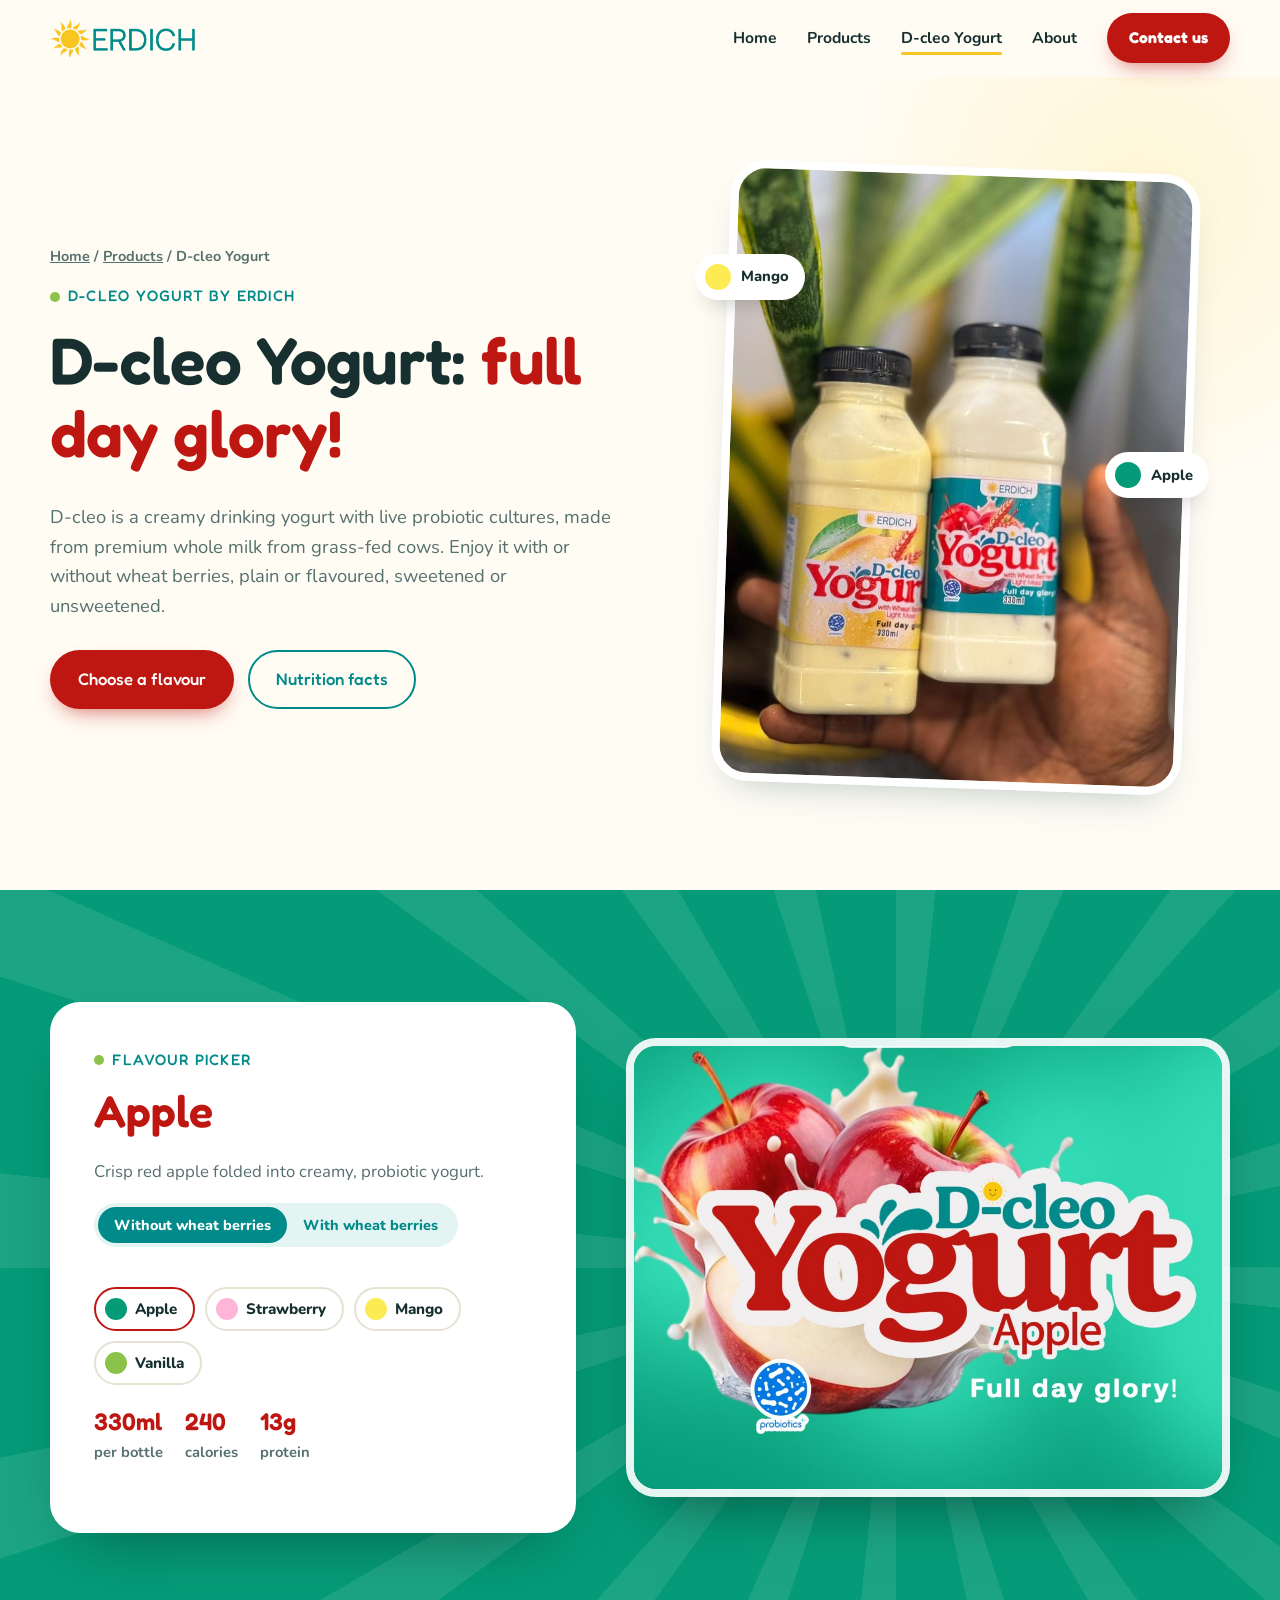
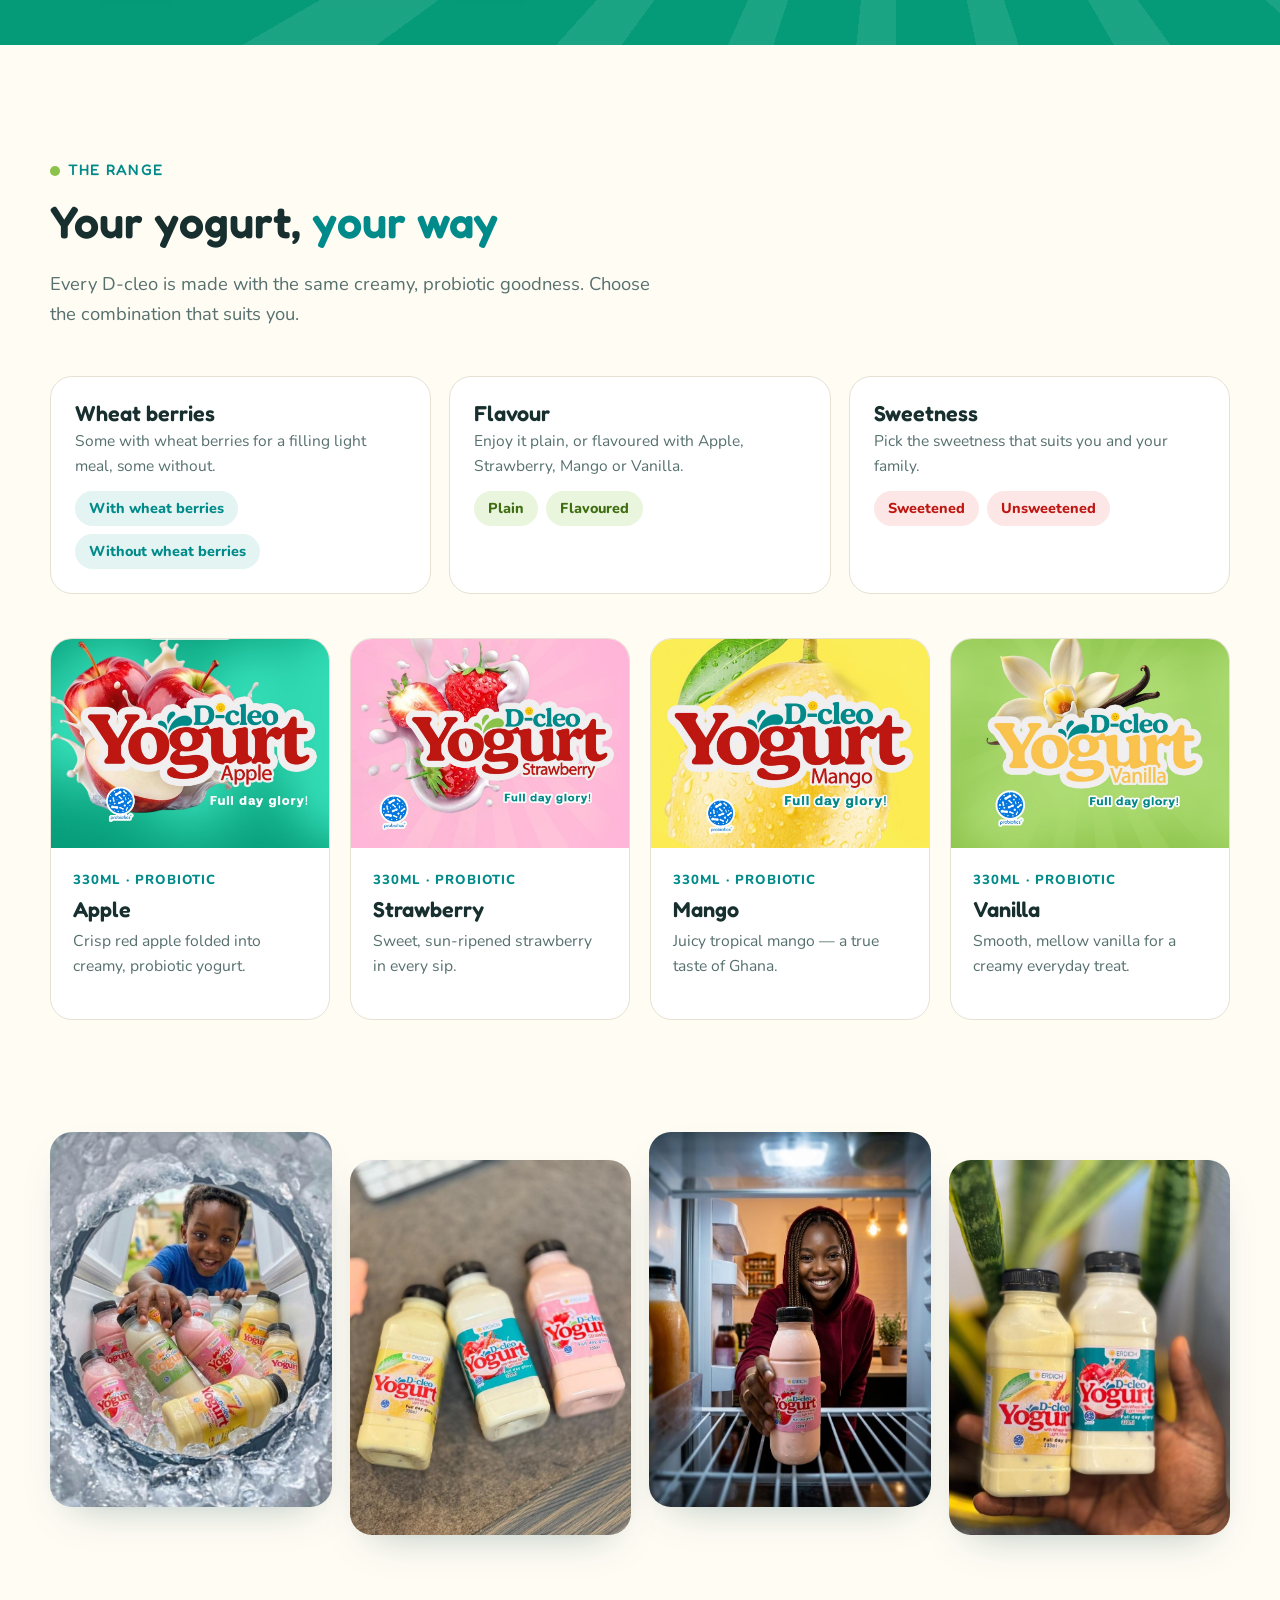
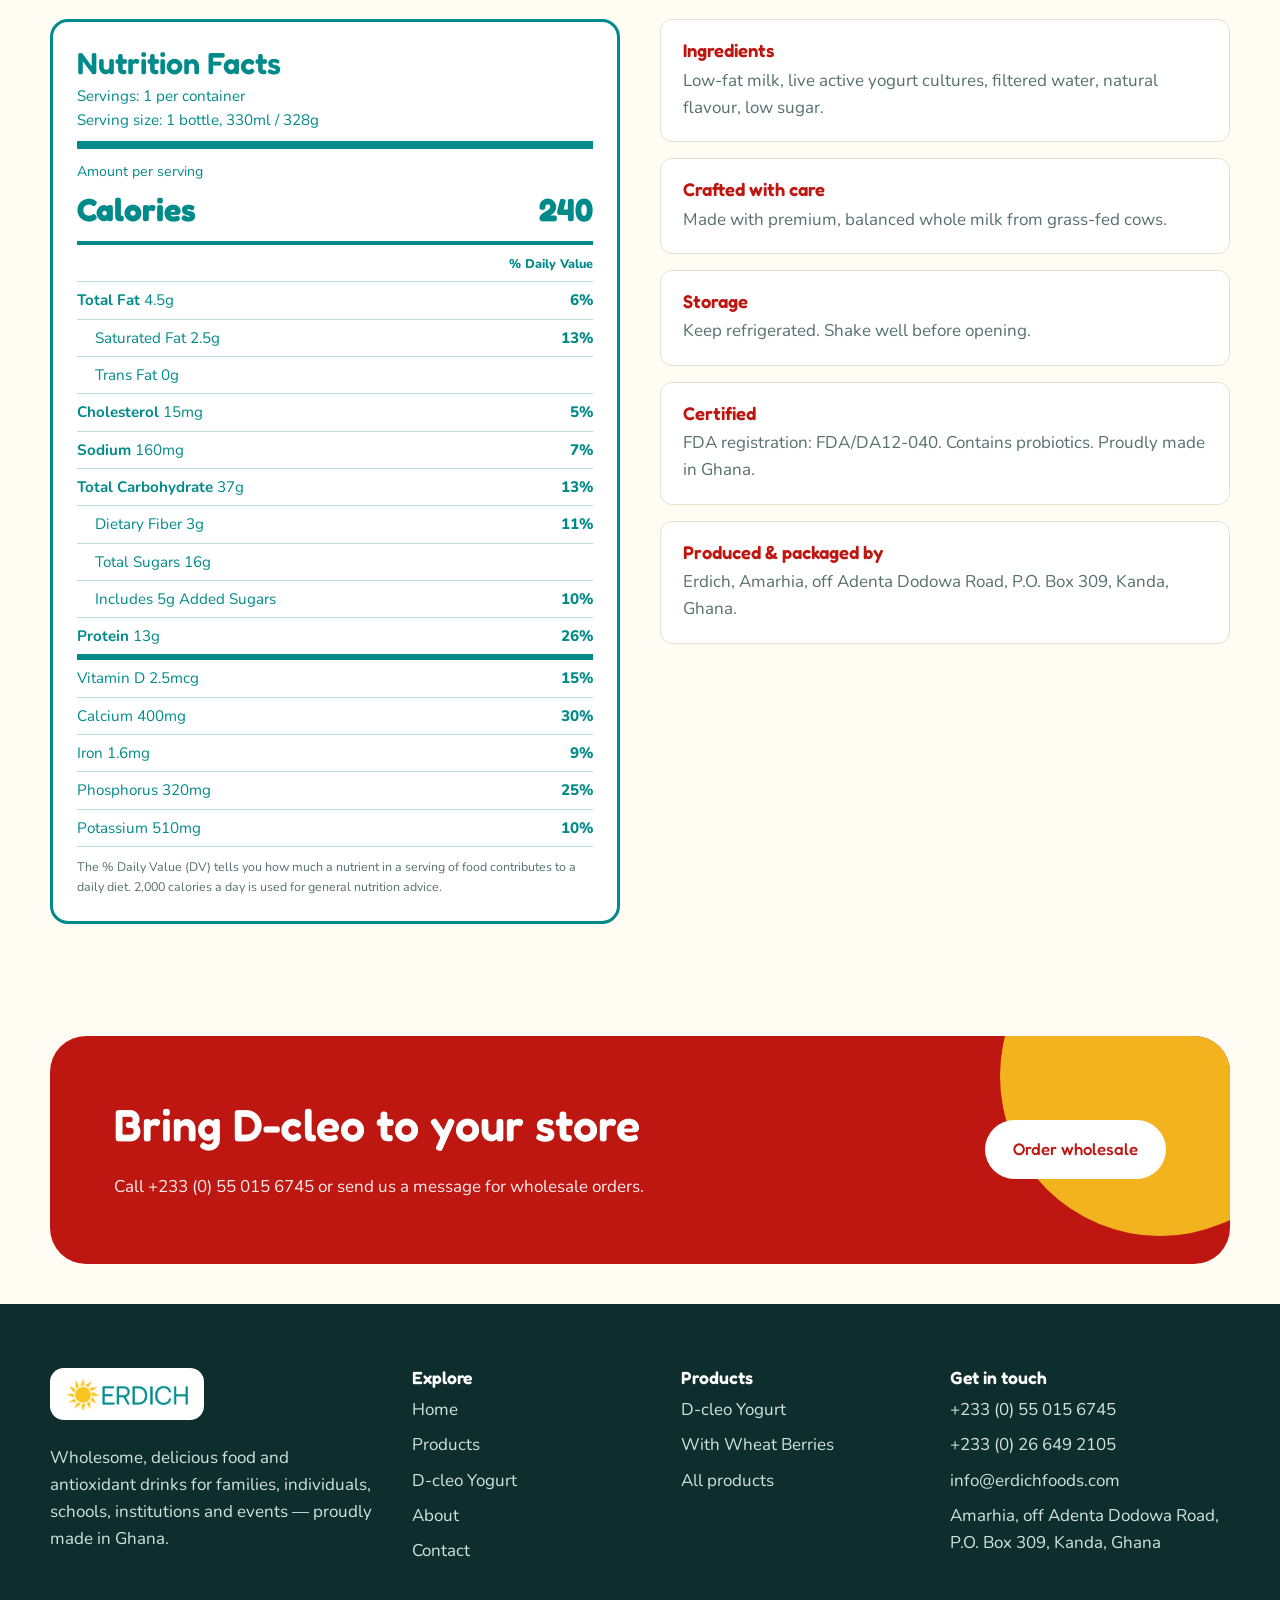
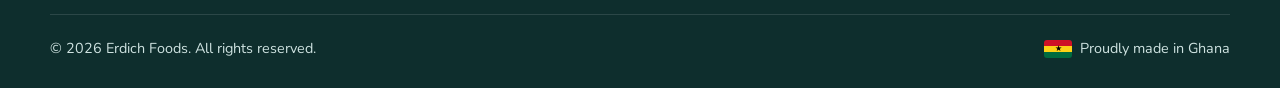
==== commit 91f4b37f: "Wording fixes: "based at Amarhia", antioxidant drinks, correct photo tags Co-Authored-By: Claude Opu" ====
--- a/dcleo-yogurt.html
+++ b/dcleo-yogurt.html
@@ -44,8 +44,8 @@
         </div>
         <div class="hero-visual">
           <div class="frame"><img src="assets/img/photo-hand.jpg" alt="A hand holding D-cleo mango and apple yogurt with wheat berries" width="810" height="1080"></div>
-          <span class="chip c1"><i style="background:var(--flavor-vanilla)"></i>Vanilla</span>
-          <span class="chip c2"><i style="background:var(--flavor-strawberry)"></i>Strawberry</span>
+          <span class="chip c1"><i style="background:var(--flavor-mango)"></i>Mango</span>
+          <span class="chip c2"><i style="background:var(--flavor-apple)"></i>Apple</span>
         </div>
       </div>
     </section>
